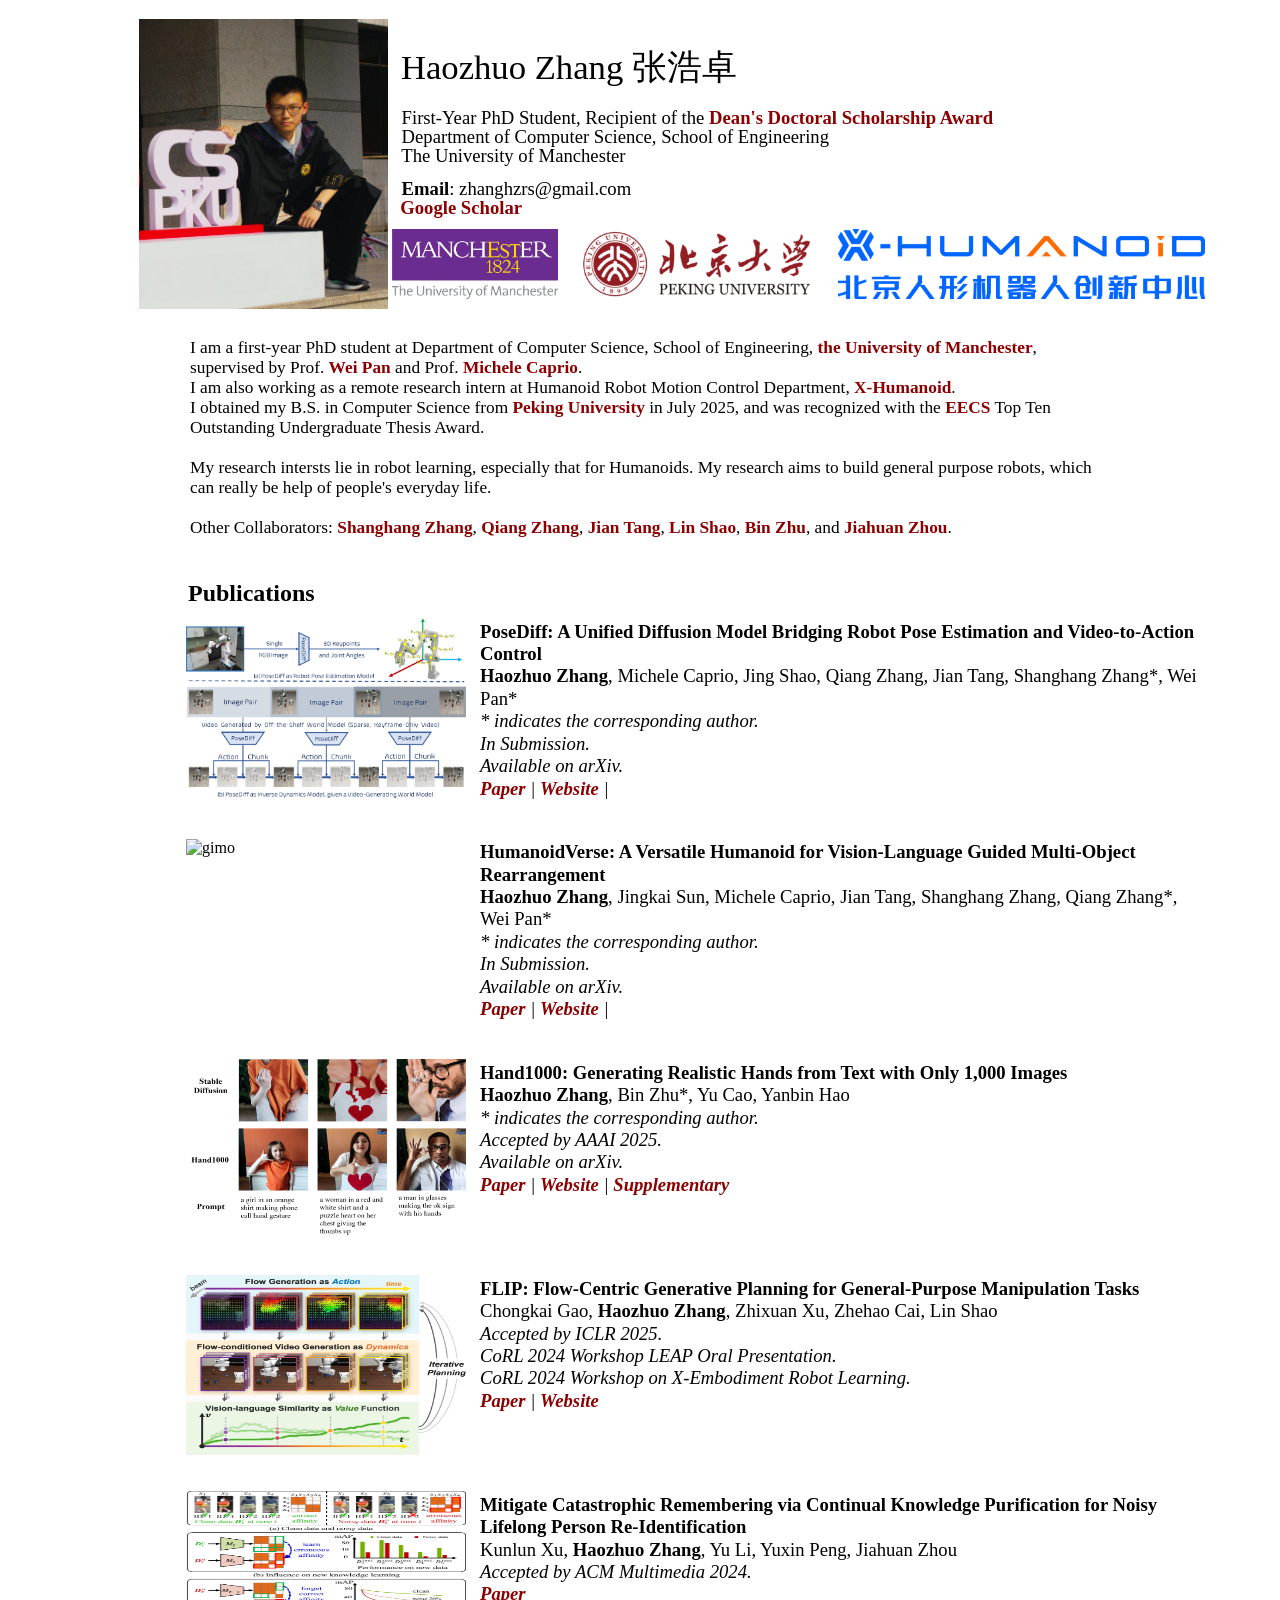
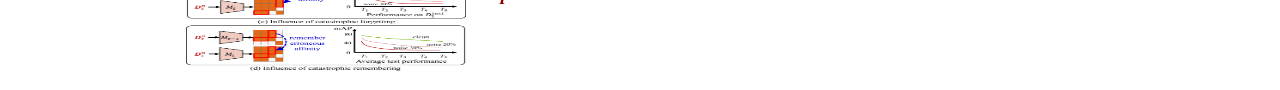
==== index.html @ 54745152 "posediff" ====
<!DOCTYPE html>
<html lang="en">
<head>
	<meta charset="utf-8">
    <meta name="description" content="Haozhuo Zhang, a first-year PhD student at the University of Manchester, focuses on research in robot learning.">
    <meta name="keywords" content="Haozhuo Zhang, robot learning, The University of Manchester, Peking University, X-Humanoid, AI, research">
    <meta name="author" content="Haozhuo Zhang">
    <meta content="en-us" http-equiv="Content-Language">
    <meta content="text/html; charset=utf-8" http-equiv="Content-Type">
	<link rel="icon" href="./imgs/ai.png" type="image/x-icon">
	<script async src="https://www.googletagmanager.com/gtag/js?id=UA-0.872831425-0.8"></script>
	<script>
	window.dataLayer = window.dataLayer || [];
	function gtag(){dataLayer.push(arguments);}
	gtag('js', new Date());

	gtag('config', 'UA-0.872831425-0.8');
	</script>

	<script async src="//busuanzi.ibruce.info/busuanzi/2.3/busuanzi.pure.mini.js"></script>

	<meta content="en-us" http-equiv="Content-Language">
	<meta content="text/html; charset=utf-8" http-equiv="Content-Type">
	<title>Haozhuo Zhang</title>
	<meta charset="utf-8">
	<style type="text/css">
		body {font-family: Calibri}
		a {text-decoration:none}
		a:any-link{color: darkred}
　　 	a:link{color:darkred;}
		a:visited{color:darkred;}
        a:hover{color:darkorange;}

	</style>
</head>

<!-- Google tag (gtag.js) -->
<script async src="https://www.googletagmanager.com/gtag/js?id=G-YSZZ3RE93M"></script>
<script>
  window.dataLayer = window.dataLayer || [];
  function gtag(){dataLayer.push(arguments);}
  gtag('js', new Date());

  gtag('config', 'G-YSZZ3RE93M');
</script>


<body style="width:80%;margin:auto" bgcolor="#FFFFFF">
	<table border="0" id="table1" style="margin-left: 8px">
		<tbody>
			<tr>
				<td width="323">
					<p align="center">
						<font face="Calibri">
							<a href="https://scholar.google.com/citations?user=9s4BCK8AAAAJ&hl=zh-CN" target="_blank">
								<img border="0" src="./imgs/personal-page.png" height="290" alt="Personal Page">
							</a>
						</font>
					</p>					
				</td>
				<td>
					<p>
						<font style="font-size: 26pt;">&nbsp;Haozhuo Zhang 张浩卓</font>
					</p>

					<p style="margin-top: 3mm;margin-bottom: -0.8mm">
						<font face="Calibri" style="font-size: 14pt;">&nbsp; First-Year PhD Student, Recipient of the <a href="https://www.manchester.ac.uk/study/postgraduate-research/funding/opportunities/display/?id=00000447"><b>Dean's Doctoral Scholarship Award</b></a></font>
					</p>
					<p style="margin-top: -0.8mm;margin-bottom: -0.8mm">
						<font face="Calibri" style="font-size: 14pt;">&nbsp; Department of Computer Science, School of Engineering</font>
					</p>
					<p style="margin-top: -0.8mm;margin-bottom: 3mm">
						<font face="Calibri" style="font-size: 14pt;">&nbsp; The University of Manchester</font>
					</p>

					<p style="margin-top: 3mm;margin-bottom: -0.8mm">
						<font face="Calibri" style="font-size: 14pt;">&nbsp; <b>Email</b>: zhanghzrs@gmail.com</font>
					</p>
					&nbsp;
					<a href="https://scholar.google.com/citations?user=9s4BCK8AAAAJ&hl=zh-CN" style="font-size: 14pt;"><b>Google Scholar</b></a>

					<div style="margin-top: 10px; display: flex; justify-content: center; gap: 20px;">
						<a href="https://www.manchester.ac.uk/" target="_blank">
							<img src="./imgs/UOM.png" alt="UOM Logo" height="70">
						</a>
						<a href="https://english.pku.edu.cn/" target="_blank">
							<img src="./imgs/pku.png" alt="PKU Logo" height="70">
						</a>
						<a href="https://www.x-humanoid.com/" target="_blank">
							<img src="./imgs/x-humanoid.png" alt="X-Humanoid Logo" height="70">
						</a>
					</div>
					
					
					<!-- 新增图片 -->
					<!--p style="margin-top: 10px; text-align: center;">
						<img src="./imgs/institutions.png" alt="Additional Image" height="70">
					</p-->

				</td>
			</tr>
		</tbody>
	</table>
</body>


<table style="margin-left: 55px;margin-right: 55px">
		<tbody>
			<td>
				<td style="border-style: none; border-width: medium;">
					<p style="margin-top: 3px; margin-bottom: 3px;"><font face="Calibri" style="font-size: 13pt;">
						I am a first-year PhD student at Department of Computer Science, School of Engineering, <a href="https://www.manchester.ac.uk/"><b>the University of Manchester</b></a>, supervised by Prof. <a href="https://panweihit.github.io/"><b>Wei Pan</b></a> and Prof. <a href="https://michelecaprio.wixsite.com/caprio"><b>Michele Caprio</b></a>.
						<br>
						I am also working as a remote research intern at Humanoid Robot Motion Control Department, <a href="https://www.x-humanoid.com/"><b>X-Humanoid</b></a>.
						<br>
						I obtained my B.S. in Computer Science from <a href="https://english.pku.edu.cn/"><b>Peking University</b></a> in July 2025, and was recognized with the <a href="https://eecs.pku.edu.cn/"><b>EECS</b></a> Top Ten Outstanding Undergraduate Thesis Award.
						<br>
						<br>
						My research intersts lie in robot learning, especially that for Humanoids. My research aims to build general purpose robots, which can really be help of people's everyday life.
						<br>
						<br>
						Other Collaborators: <a href="https://www.shanghangzhang.com/"><b>Shanghang Zhang</b></a>,  <a href="https://github.com/jonyzhang2023"><b>Qiang Zhang</b></a>, <a href="https://scholar.google.com/citations?user=IirM9zMAAAAJ&hl=zh-CN"><b>Jian Tang</b></a>, <a href="https://linsats.github.io/"><b>Lin Shao</b></a>, <a href="https://binzhubz.github.io/"><b>Bin Zhu</b></a>, and <a href="https://zhoujiahuan1991.github.io/"><b>Jiahuan Zhou</b></a>.
						<br>
						<br>
					</font></p>
				</td>
			</td>
		</tbody>
</table>


<table style="width:80%;margin-left: 55px;">
	<tbody>
	<tr>
		<p style="margin-left: 60px;margin-bottom: -10px"><b><font size="5">
		Publications</font></b></p>
	</tr>

	<tr align="left">
		<td width="20%" valign="top"><p><img src="./imgs/posediff.png" height="180" width="280" alt="gimo"  align="top"></p></td>
		<td width="80%" valign="top"><p style="font-size: 14pt;line-height: 1.2;width: 19cm; margin-left: 10px">
			<strong>PoseDiff: A Unified Diffusion Model Bridging Robot Pose Estimation and Video-to-Action Control</strong><br>
			<strong>Haozhuo Zhang</strong>, Michele Caprio, Jing Shao, Qiang Zhang, Jian Tang, Shanghang Zhang*, Wei Pan*<br>
			<em>* indicates the corresponding author. </em> <be> <br>
			<em>In Submission.<br> 
			<em>Available on arXiv.<br> 
			<a href="https://arxiv.org/abs/2509.24591v1"><b>Paper</b></a> |
			<a href="https://haozhuo-zhang.github.io/PoseDiff-project-page/"><b>Website</b></a> |
		</p></td>
	</tr>

	<tr align="left">
		<td width="20%" valign="top"><p><img src="./imgs/HumanoidVerse.png" height="180" width="280" alt="gimo"  align="top"></p></td>
		<td width="80%" valign="top"><p style="font-size: 14pt;line-height: 1.2;width: 19cm; margin-left: 10px">
			<strong>HumanoidVerse: A Versatile Humanoid for Vision-Language Guided Multi-Object Rearrangement</strong><br>
			<strong>Haozhuo Zhang</strong>, Jingkai Sun, Michele Caprio, Jian Tang, Shanghang Zhang, Qiang Zhang*, Wei Pan*<br>
			<em>* indicates the corresponding author. </em> <be> <br>
			<em>In Submission.<br> 
			<em>Available on arXiv.<br> 
			<a href="https://arxiv.org/abs/2508.16943"><b>Paper</b></a> |
			<a href="https://haozhuo-zhang.github.io/HumanoidVerse-project-page/"><b>Website</b></a> |
		</p></td>
	</tr>

	<tr align="left">
		<td width="20%" valign="top"><p><img src="./imgs/hand1000.png" height="180" width="280" alt="gimo"  align="top"></p></td>
		<td width="80%" valign="top"><p style="font-size: 14pt;line-height: 1.2;width: 19cm; margin-left: 10px">
			<strong>Hand1000: Generating Realistic Hands from Text with Only 1,000 Images</strong><br>
			<strong>Haozhuo Zhang</strong>, Bin Zhu*, Yu Cao, Yanbin Hao<br>
			<em>* indicates the corresponding author. </em> <be> <br>
			<em>Accepted by AAAI 2025.<br> 
			<em>Available on arXiv.<br> 
			<a href="https://arxiv.org/abs/2408.15461"><b>Paper</b></a> |
			<a href="https://haozhuo-zhang.github.io/Hand1000-project-page/"><b>Website</b></a> |
			<a href="./files/Hand1000_supp.pdf"><b>Supplementary</b></a> 
		</p></td>
	</tr>
	

	<tr align="left">
		<td width="20%" valign="top"><p><img src="./imgs/flip.png" height="180" width="280" alt="gimo"  align="top"></p></td>
		<td width="80%" valign="top"><p style="font-size: 14pt;line-height: 1.2;width: 19cm; margin-left: 10px">
			<strong >FLIP: Flow-Centric Generative Planning for General-Purpose Manipulation Tasks</strong><br>
						Chongkai Gao, <strong>Haozhuo Zhang</strong>, Zhixuan Xu, Zhehao Cai, Lin Shao<br>
						<em>Accepted by ICLR 2025.<br>
						<em>CoRL 2024 Workshop LEAP Oral Presentation.<br>
						<em>CoRL 2024 Workshop on X-Embodiment Robot Learning.<br>
					<a href="https://openreview.net/forum?id=B2N0nCVC91"><b>Paper</b></a> |
					<a href="https://flow-planning.github.io/"><b>Website</b></a>
			</p></td></tr>
		
	<tr align="left">
		<td width="20%" valign="top"><p><img src="./imgs/reid.png" height="180" width="280" alt="gimo"  align="top"></p></td>
		<td width="80%" valign="top"><p style="font-size: 14pt;line-height: 1.2;width: 19cm; margin-left: 10px">
			<strong >Mitigate Catastrophic Remembering via Continual Knowledge Purification for Noisy Lifelong Person Re-Identification</strong><br>
						Kunlun Xu, <strong>Haozhuo Zhang</strong>, Yu Li, Yuxin Peng, Jiahuan Zhou<br>
						<em>Accepted by ACM Multimedia 2024.<br>
					<a href="https://openreview.net/forum?id=ROsHwGMYeJ"><b>Paper</b></a>
			</p></td></tr>

	</tbody>
</table>


</body>
</html>
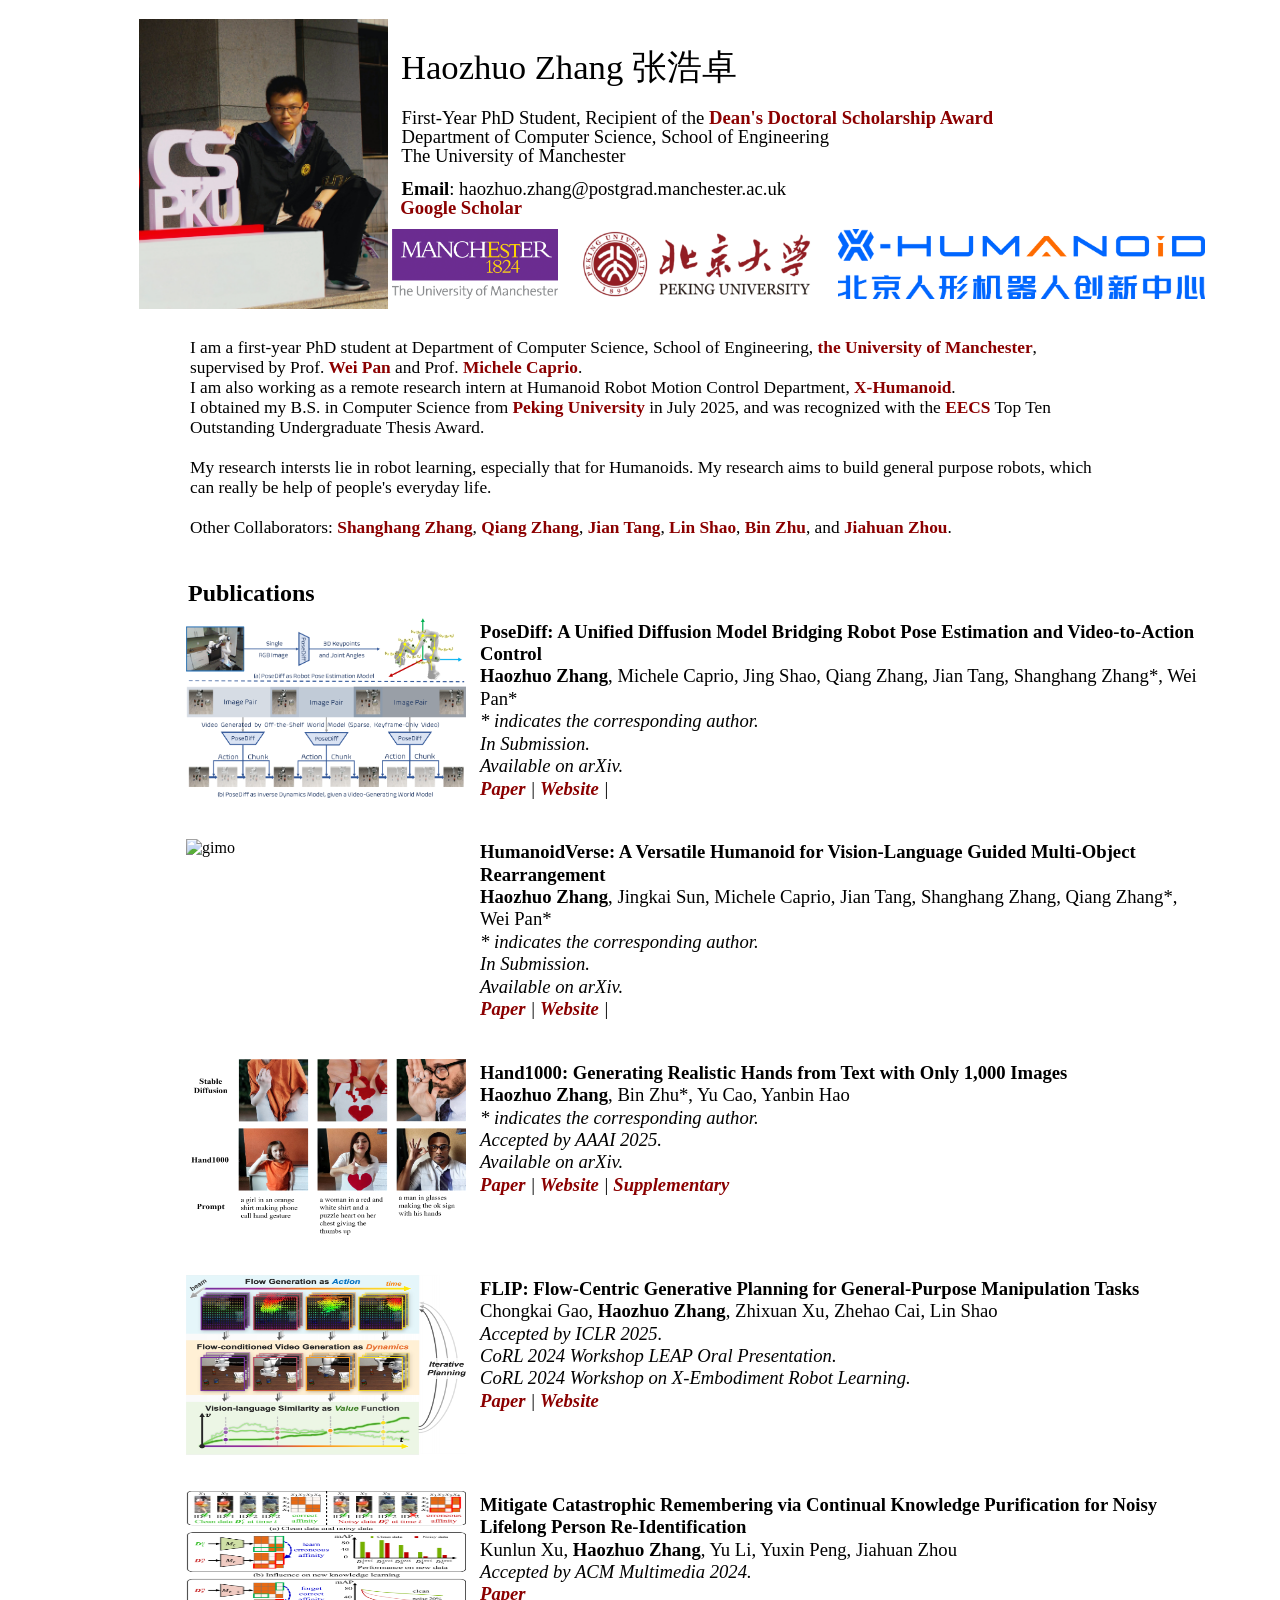
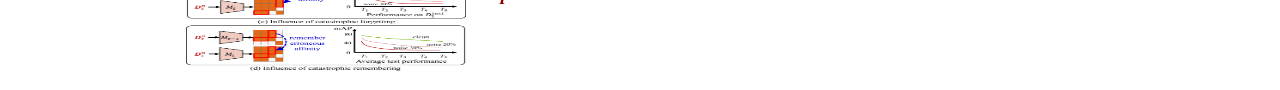
==== commit 0d905a9d: "email" ====
--- a/index.html
+++ b/index.html
@@ -74,7 +74,7 @@
 					</p>
 
 					<p style="margin-top: 3mm;margin-bottom: -0.8mm">
-						<font face="Calibri" style="font-size: 14pt;">&nbsp; <b>Email</b>: zhanghzrs@gmail.com</font>
+						<font face="Calibri" style="font-size: 14pt;">&nbsp; <b>Email</b>: haozhuo.zhang@postgrad.manchester.ac.uk</font>
 					</p>
 					&nbsp;
 					<a href="https://scholar.google.com/citations?user=9s4BCK8AAAAJ&hl=zh-CN" style="font-size: 14pt;"><b>Google Scholar</b></a>
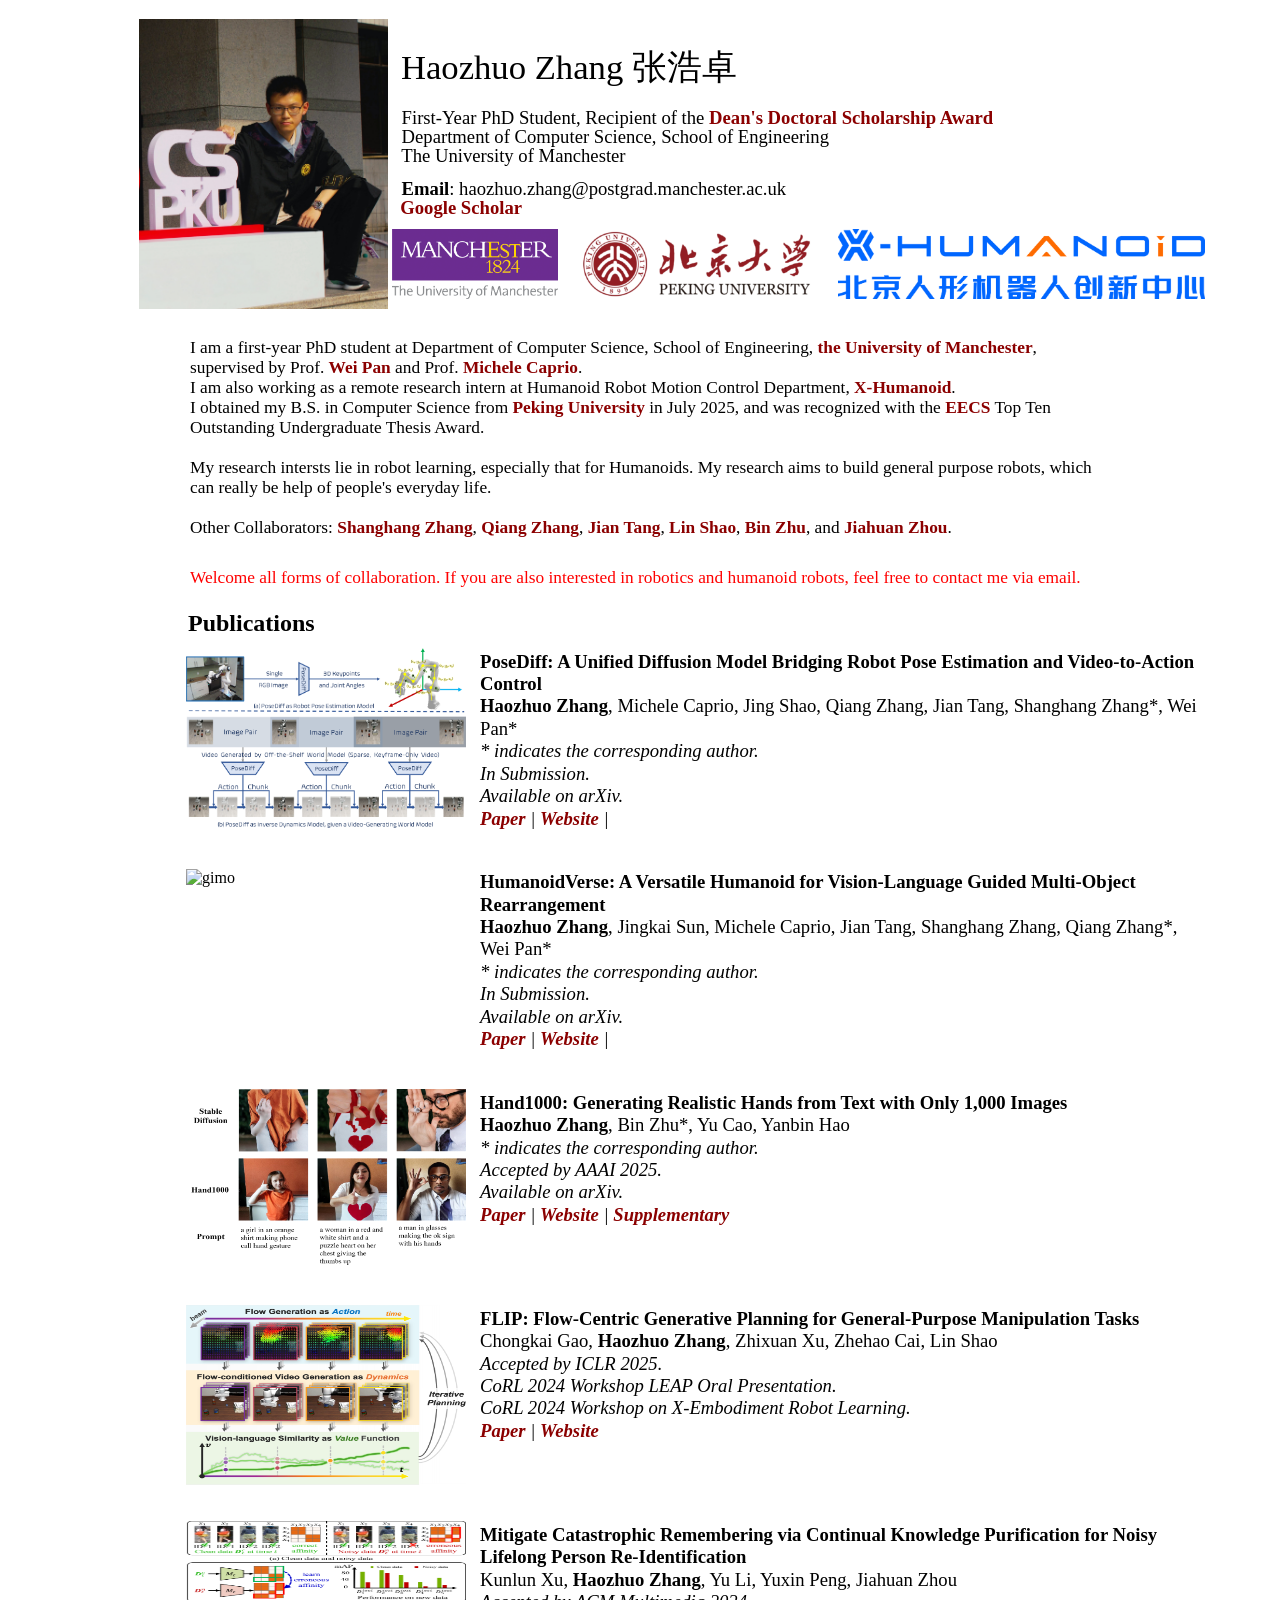
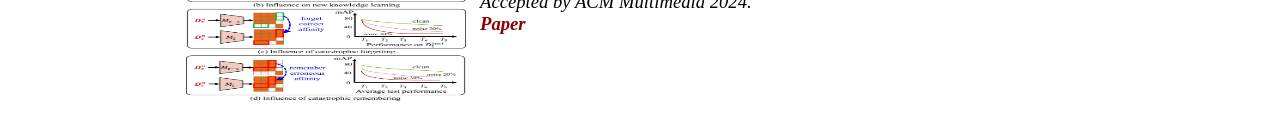
==== commit eb5a8646: "collaboration" ====
--- a/index.html
+++ b/index.html
@@ -123,6 +123,11 @@
 						<br>
 						<br>
 					</font></p>
+					<p style="margin-top: 10px; margin-bottom: 3px;">
+						<font face="Calibri" style="font-size: 13pt; color: red;">
+							Welcome all forms of collaboration. If you are also interested in robotics and humanoid robots, feel free to contact me via email.
+						</font>
+					</p>
 				</td>
 			</td>
 		</tbody>
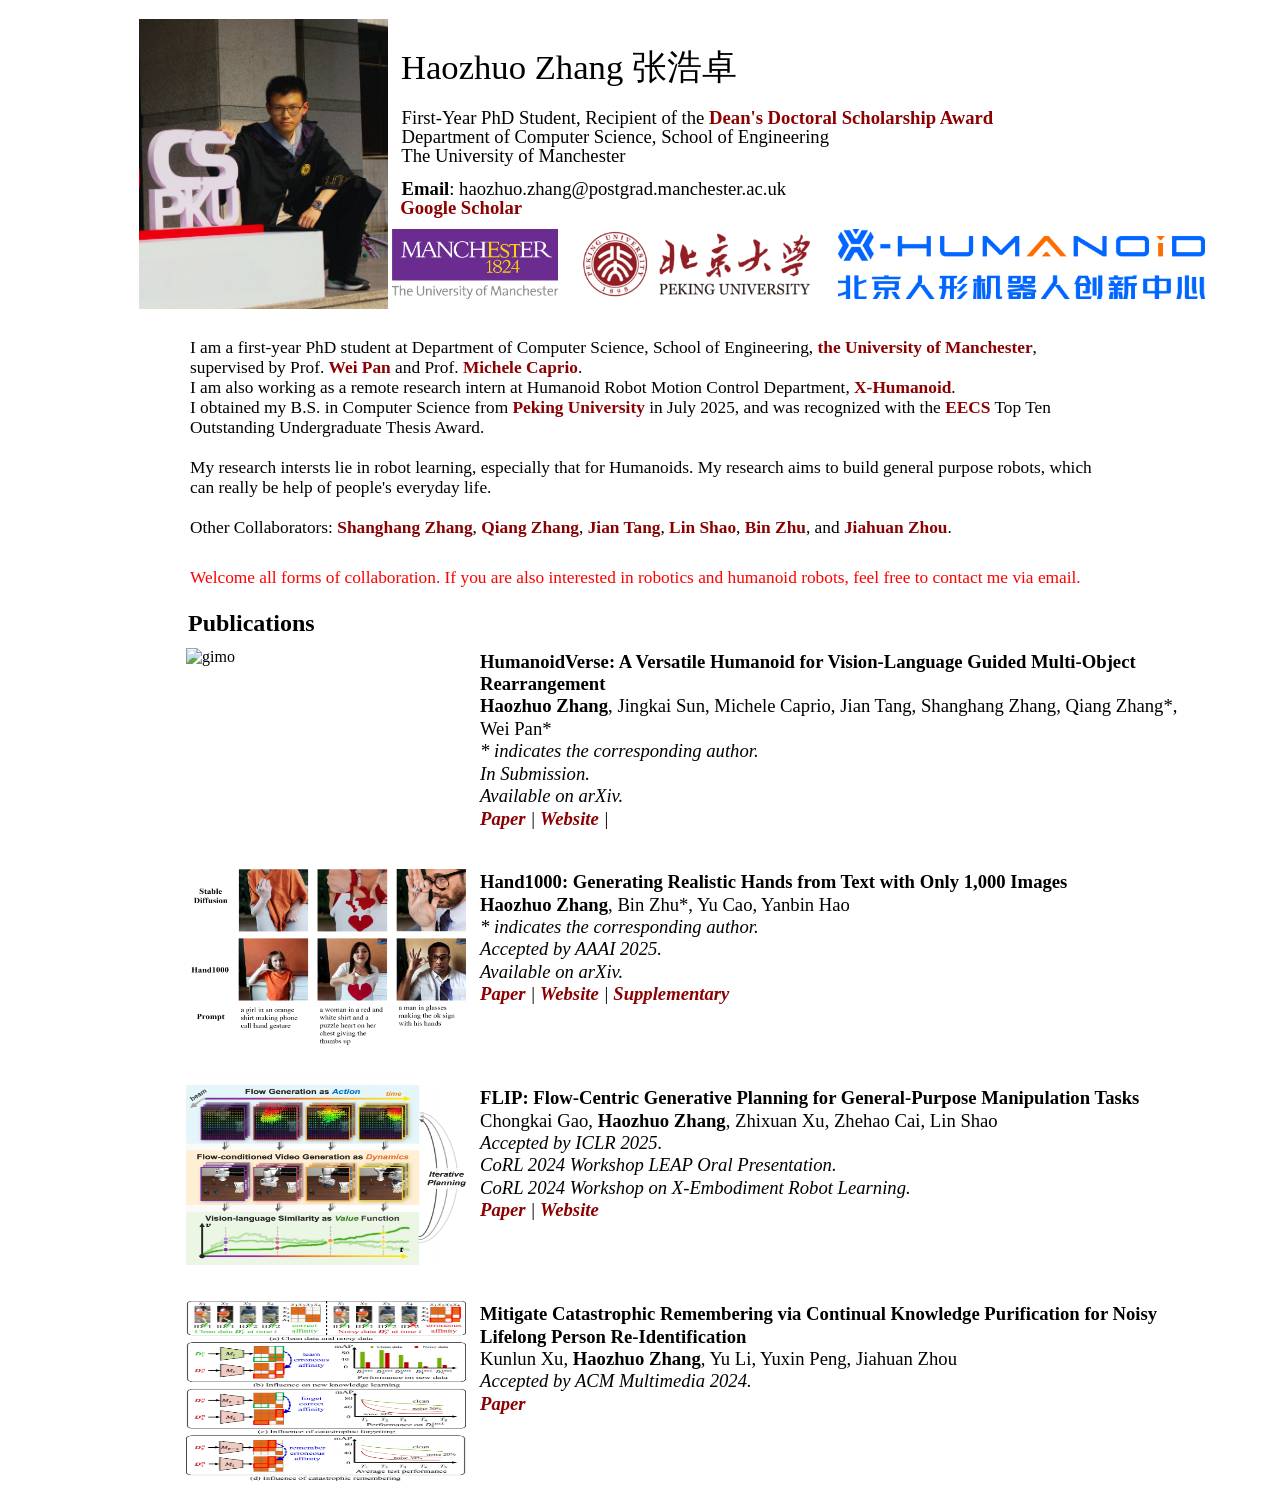
==== commit 86c0e3d9: "good" ====
--- a/index.html
+++ b/index.html
@@ -142,19 +142,6 @@
 	</tr>
 
 	<tr align="left">
-		<td width="20%" valign="top"><p><img src="./imgs/posediff.png" height="180" width="280" alt="gimo"  align="top"></p></td>
-		<td width="80%" valign="top"><p style="font-size: 14pt;line-height: 1.2;width: 19cm; margin-left: 10px">
-			<strong>PoseDiff: A Unified Diffusion Model Bridging Robot Pose Estimation and Video-to-Action Control</strong><br>
-			<strong>Haozhuo Zhang</strong>, Michele Caprio, Jing Shao, Qiang Zhang, Jian Tang, Shanghang Zhang*, Wei Pan*<br>
-			<em>* indicates the corresponding author. </em> <be> <br>
-			<em>In Submission.<br> 
-			<em>Available on arXiv.<br> 
-			<a href="https://arxiv.org/abs/2509.24591v1"><b>Paper</b></a> |
-			<a href="https://haozhuo-zhang.github.io/PoseDiff-project-page/"><b>Website</b></a> |
-		</p></td>
-	</tr>
-
-	<tr align="left">
 		<td width="20%" valign="top"><p><img src="./imgs/HumanoidVerse.png" height="180" width="280" alt="gimo"  align="top"></p></td>
 		<td width="80%" valign="top"><p style="font-size: 14pt;line-height: 1.2;width: 19cm; margin-left: 10px">
 			<strong>HumanoidVerse: A Versatile Humanoid for Vision-Language Guided Multi-Object Rearrangement</strong><br>
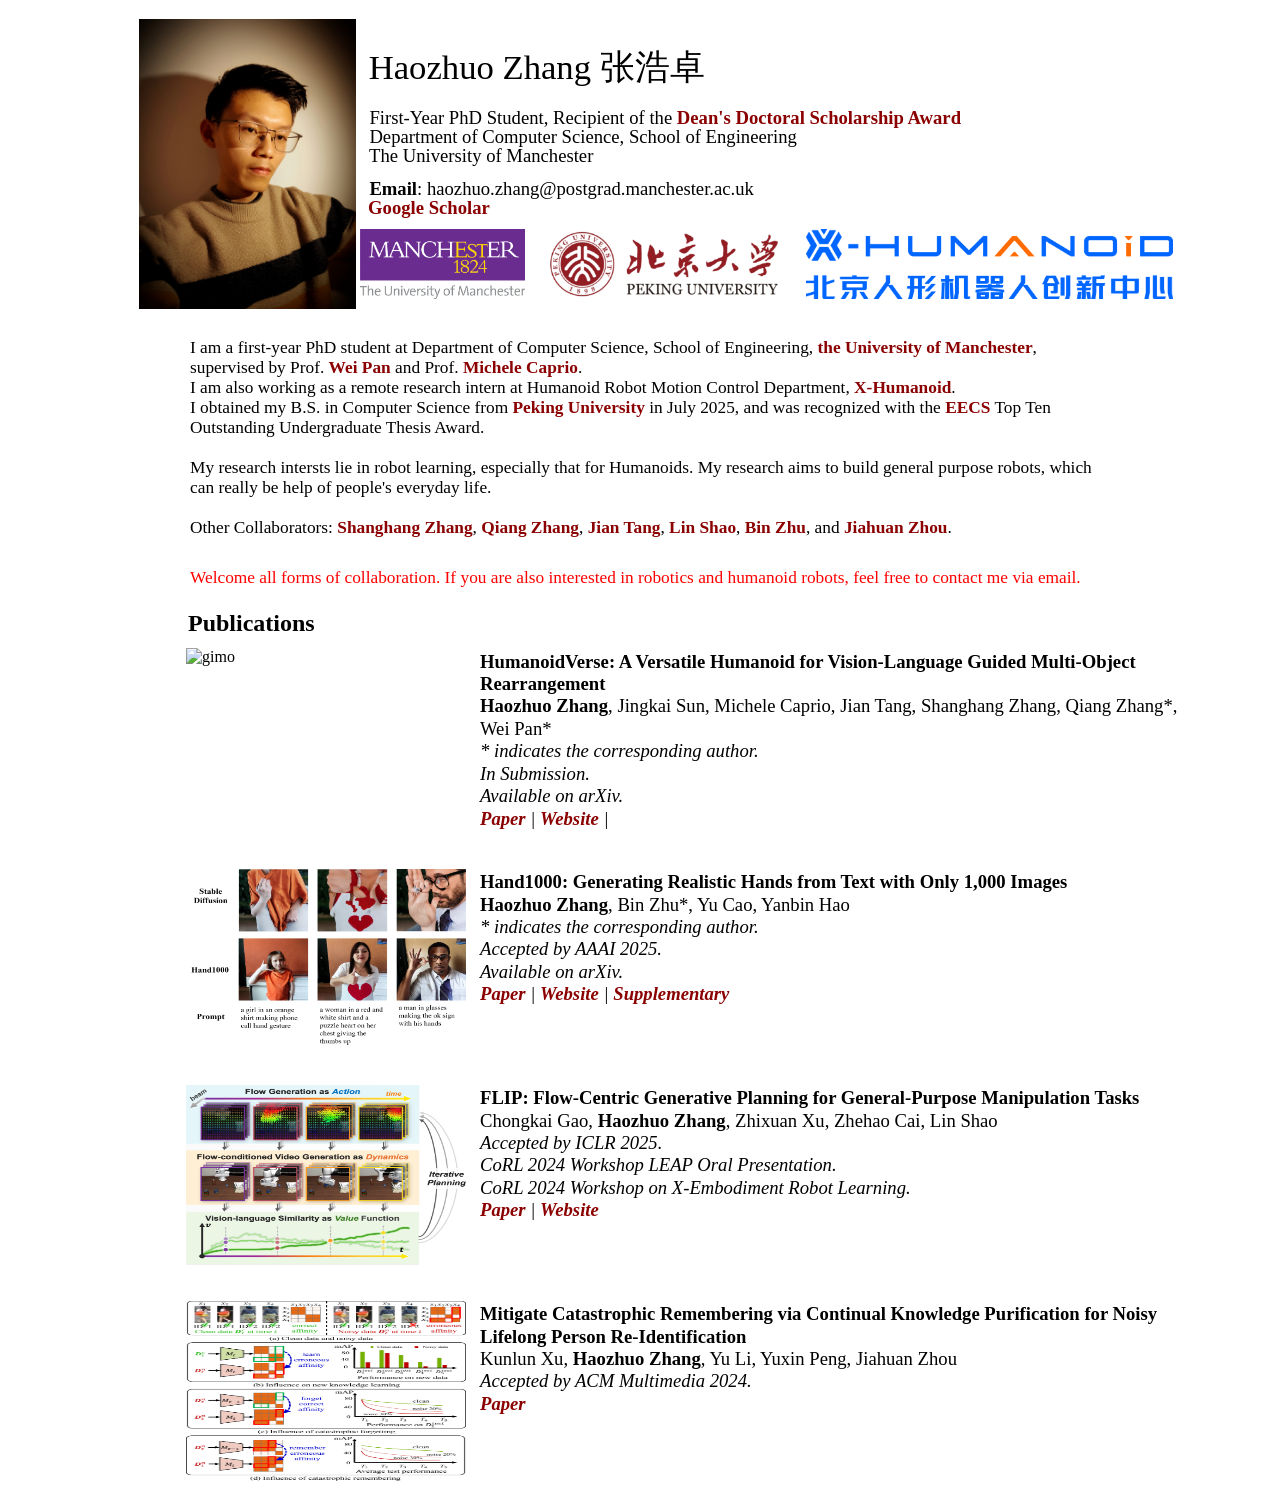
==== commit e78076e3: "portrait" ====
--- a/index.html
+++ b/index.html
@@ -53,7 +53,7 @@
 					<p align="center">
 						<font face="Calibri">
 							<a href="https://scholar.google.com/citations?user=9s4BCK8AAAAJ&hl=zh-CN" target="_blank">
-								<img border="0" src="./imgs/personal-page.png" height="290" alt="Personal Page">
+								<img border="0" src="./imgs/portrait.jpg" height="290" alt="Personal Page">
 							</a>
 						</font>
 					</p>					
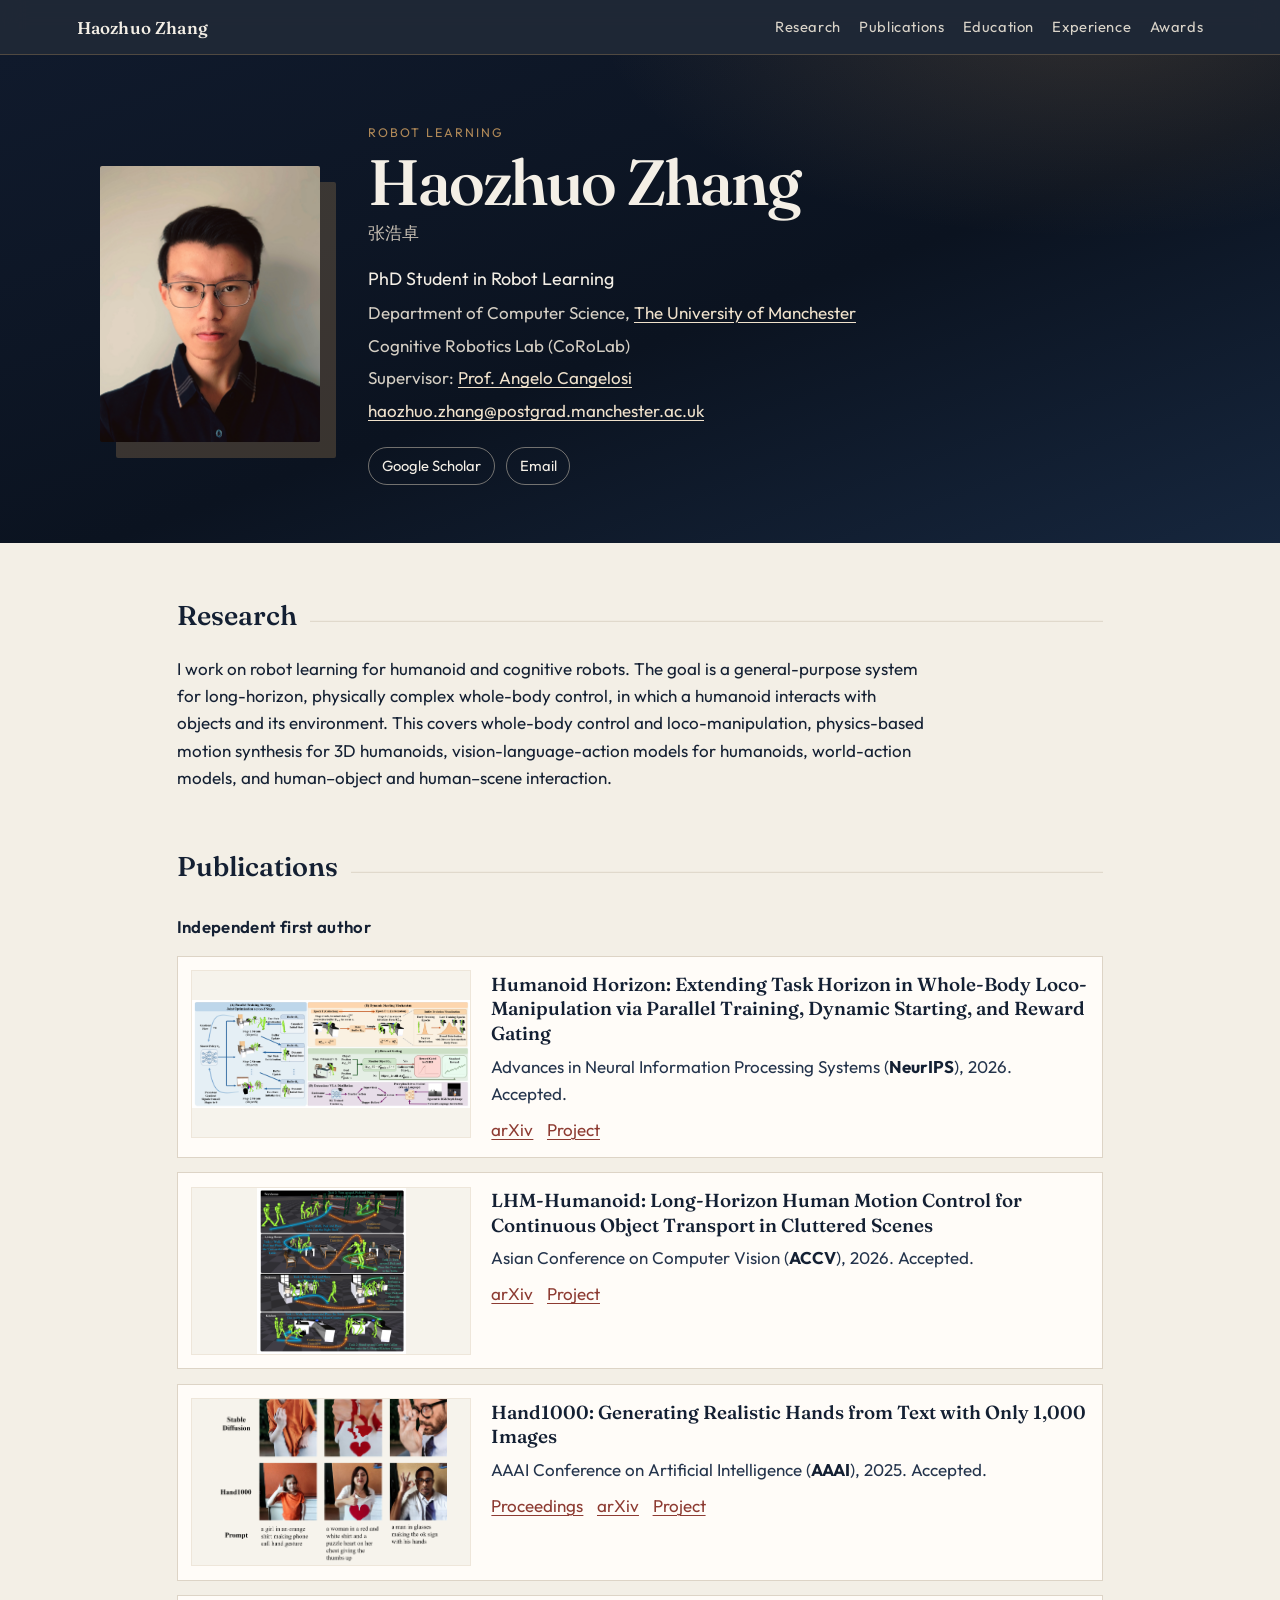
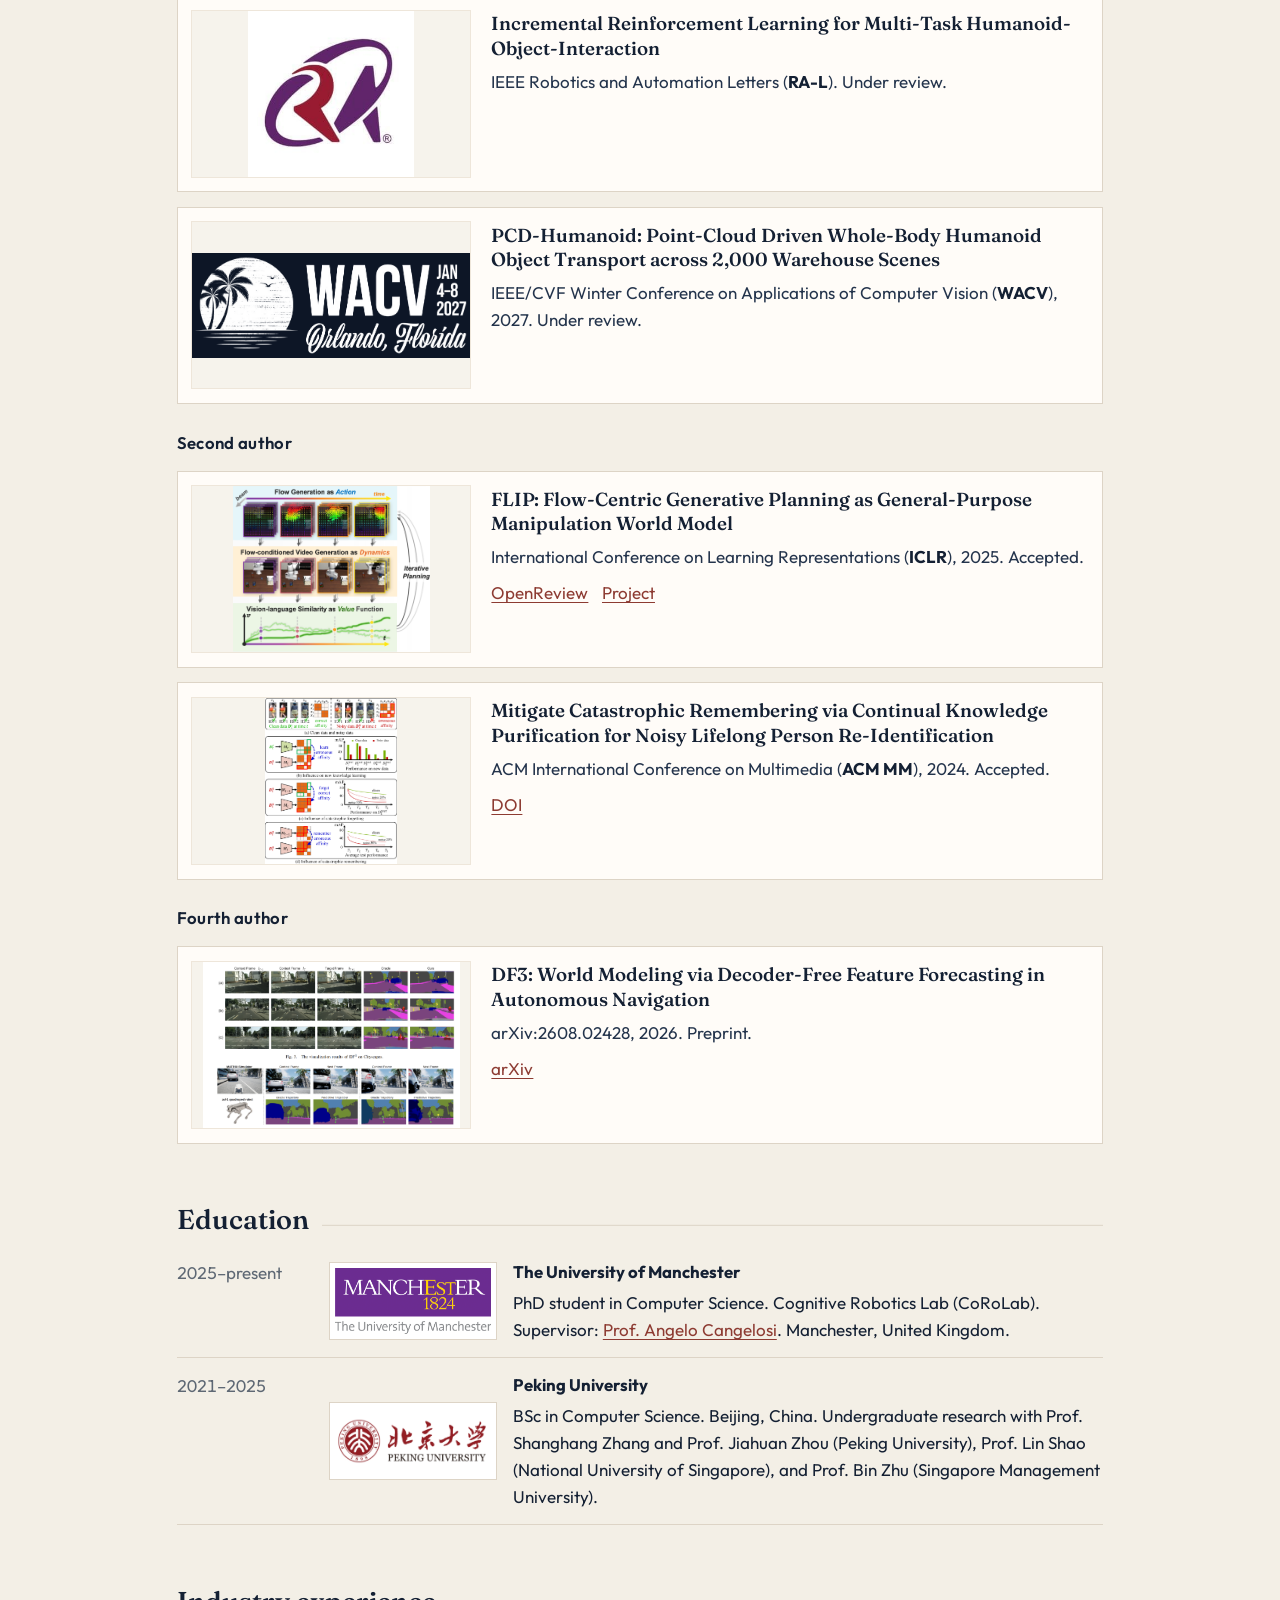
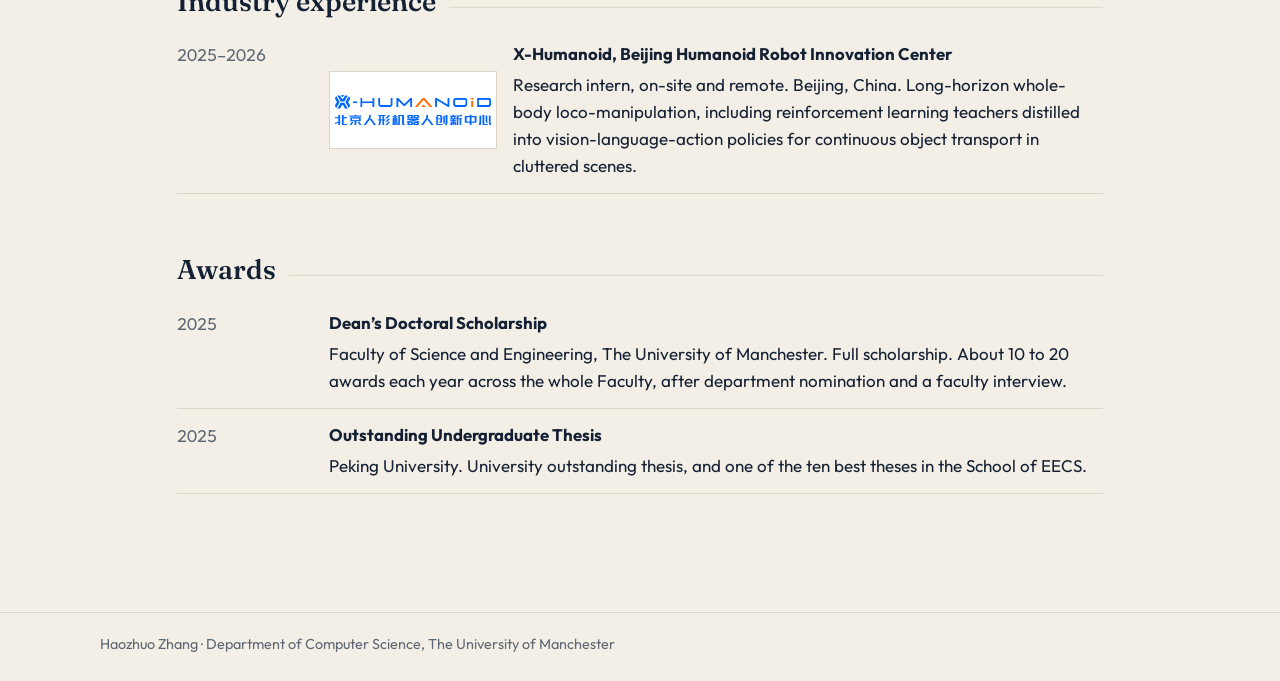
==== commit b2b0ca01: "Rebuild the public homepage from the current CV. Drop the CV link and the current X-Humanoid affilia" ====
--- a/index.html
+++ b/index.html
@@ -1,198 +1,207 @@
 <!DOCTYPE html>
 <html lang="en">
 <head>
-	<meta charset="utf-8">
-    <meta name="description" content="Haozhuo Zhang, a first-year PhD student at the University of Manchester, focuses on research in robot learning.">
-    <meta name="keywords" content="Haozhuo Zhang, robot learning, The University of Manchester, Peking University, X-Humanoid, AI, research">
-    <meta name="author" content="Haozhuo Zhang">
-    <meta content="en-us" http-equiv="Content-Language">
-    <meta content="text/html; charset=utf-8" http-equiv="Content-Type">
-	<link rel="icon" href="./imgs/ai.png" type="image/x-icon">
-	<script async src="https://www.googletagmanager.com/gtag/js?id=UA-0.872831425-0.8"></script>
-	<script>
-	window.dataLayer = window.dataLayer || [];
-	function gtag(){dataLayer.push(arguments);}
-	gtag('js', new Date());
-
-	gtag('config', 'UA-0.872831425-0.8');
-	</script>
-
-	<script async src="//busuanzi.ibruce.info/busuanzi/2.3/busuanzi.pure.mini.js"></script>
-
-	<meta content="en-us" http-equiv="Content-Language">
-	<meta content="text/html; charset=utf-8" http-equiv="Content-Type">
-	<title>Haozhuo Zhang</title>
-	<meta charset="utf-8">
-	<style type="text/css">
-		body {font-family: Calibri}
-		a {text-decoration:none}
-		a:any-link{color: darkred}
-　　 	a:link{color:darkred;}
-		a:visited{color:darkred;}
-        a:hover{color:darkorange;}
-
-	</style>
+  <meta charset="utf-8">
+  <meta name="viewport" content="width=device-width, initial-scale=1">
+  <title>Haozhuo Zhang</title>
+  <meta name="author" content="Haozhuo Zhang">
+  <meta name="description" content="Haozhuo Zhang, PhD student in robot learning at The University of Manchester. Whole-body humanoid control, loco-manipulation, and vision-language-action models.">
+  <link rel="icon" href="./imgs/ai.png">
+  <link rel="preconnect" href="https://fonts.googleapis.com">
+  <link rel="preconnect" href="https://fonts.gstatic.com" crossorigin>
+  <link href="https://fonts.googleapis.com/css2?family=Fraunces:opsz,wght@9..144,500;9..144,560&family=Outfit:wght@400;500;600&display=swap" rel="stylesheet">
+  <link rel="stylesheet" href="./assets/site.css?v=3">
+  <script async src="https://www.googletagmanager.com/gtag/js?id=G-YSZZ3RE93M"></script>
+  <script>
+    window.dataLayer = window.dataLayer || [];
+    function gtag(){dataLayer.push(arguments);}
+    gtag('js', new Date());
+    gtag('config', 'G-YSZZ3RE93M');
+  </script>
 </head>
-
-<!-- Google tag (gtag.js) -->
-<script async src="https://www.googletagmanager.com/gtag/js?id=G-YSZZ3RE93M"></script>
-<script>
-  window.dataLayer = window.dataLayer || [];
-  function gtag(){dataLayer.push(arguments);}
-  gtag('js', new Date());
-
-  gtag('config', 'G-YSZZ3RE93M');
-</script>
-
-
-<body style="width:80%;margin:auto" bgcolor="#FFFFFF">
-	<table border="0" id="table1" style="margin-left: 8px">
-		<tbody>
-			<tr>
-				<td width="323">
-					<p align="center">
-						<font face="Calibri">
-							<a href="https://scholar.google.com/citations?user=9s4BCK8AAAAJ&hl=zh-CN" target="_blank">
-								<img border="0" src="./imgs/portrait.jpg" height="290" alt="Personal Page">
-							</a>
-						</font>
-					</p>					
-				</td>
-				<td>
-					<p>
-						<font style="font-size: 26pt;">&nbsp;Haozhuo Zhang 张浩卓</font>
-					</p>
-
-					<p style="margin-top: 3mm;margin-bottom: -0.8mm">
-						<font face="Calibri" style="font-size: 14pt;">&nbsp; First-Year PhD Student, Recipient of the <a href="https://www.manchester.ac.uk/study/postgraduate-research/funding/opportunities/display/?id=00000447"><b>Dean's Doctoral Scholarship Award</b></a></font>
-					</p>
-					<p style="margin-top: -0.8mm;margin-bottom: -0.8mm">
-						<font face="Calibri" style="font-size: 14pt;">&nbsp; Department of Computer Science, School of Engineering</font>
-					</p>
-					<p style="margin-top: -0.8mm;margin-bottom: 3mm">
-						<font face="Calibri" style="font-size: 14pt;">&nbsp; The University of Manchester</font>
-					</p>
-
-					<p style="margin-top: 3mm;margin-bottom: -0.8mm">
-						<font face="Calibri" style="font-size: 14pt;">&nbsp; <b>Email</b>: haozhuo.zhang@postgrad.manchester.ac.uk</font>
-					</p>
-					&nbsp;
-					<a href="https://scholar.google.com/citations?user=9s4BCK8AAAAJ&hl=zh-CN" style="font-size: 14pt;"><b>Google Scholar</b></a>
-
-					<div style="margin-top: 10px; display: flex; justify-content: center; gap: 20px;">
-						<a href="https://www.manchester.ac.uk/" target="_blank">
-							<img src="./imgs/UOM.png" alt="UOM Logo" height="70">
-						</a>
-						<a href="https://english.pku.edu.cn/" target="_blank">
-							<img src="./imgs/pku.png" alt="PKU Logo" height="70">
-						</a>
-						<a href="https://www.x-humanoid.com/" target="_blank">
-							<img src="./imgs/x-humanoid.png" alt="X-Humanoid Logo" height="70">
-						</a>
-					</div>
-					
-					
-					<!-- 新增图片 -->
-					<!--p style="margin-top: 10px; text-align: center;">
-						<img src="./imgs/institutions.png" alt="Additional Image" height="70">
-					</p-->
-
-				</td>
-			</tr>
-		</tbody>
-	</table>
-</body>
-
-
-<table style="margin-left: 55px;margin-right: 55px">
-		<tbody>
-			<td>
-				<td style="border-style: none; border-width: medium;">
-					<p style="margin-top: 3px; margin-bottom: 3px;"><font face="Calibri" style="font-size: 13pt;">
-						I am a first-year PhD student at Department of Computer Science, School of Engineering, <a href="https://www.manchester.ac.uk/"><b>the University of Manchester</b></a>, supervised by Prof. <a href="https://panweihit.github.io/"><b>Wei Pan</b></a> and Prof. <a href="https://michelecaprio.wixsite.com/caprio"><b>Michele Caprio</b></a>.
-						<br>
-						I am also working as a remote research intern at Humanoid Robot Motion Control Department, <a href="https://www.x-humanoid.com/"><b>X-Humanoid</b></a>.
-						<br>
-						I obtained my B.S. in Computer Science from <a href="https://english.pku.edu.cn/"><b>Peking University</b></a> in July 2025, and was recognized with the <a href="https://eecs.pku.edu.cn/"><b>EECS</b></a> Top Ten Outstanding Undergraduate Thesis Award.
-						<br>
-						<br>
-						My research intersts lie in robot learning, especially that for Humanoids. My research aims to build general purpose robots, which can really be help of people's everyday life.
-						<br>
-						<br>
-						Other Collaborators: <a href="https://www.shanghangzhang.com/"><b>Shanghang Zhang</b></a>,  <a href="https://github.com/jonyzhang2023"><b>Qiang Zhang</b></a>, <a href="https://scholar.google.com/citations?user=IirM9zMAAAAJ&hl=zh-CN"><b>Jian Tang</b></a>, <a href="https://linsats.github.io/"><b>Lin Shao</b></a>, <a href="https://binzhubz.github.io/"><b>Bin Zhu</b></a>, and <a href="https://zhoujiahuan1991.github.io/"><b>Jiahuan Zhou</b></a>.
-						<br>
-						<br>
-					</font></p>
-					<p style="margin-top: 10px; margin-bottom: 3px;">
-						<font face="Calibri" style="font-size: 13pt; color: red;">
-							Welcome all forms of collaboration. If you are also interested in robotics and humanoid robots, feel free to contact me via email.
-						</font>
-					</p>
-				</td>
-			</td>
-		</tbody>
-</table>
-
-
-<table style="width:80%;margin-left: 55px;">
-	<tbody>
-	<tr>
-		<p style="margin-left: 60px;margin-bottom: -10px"><b><font size="5">
-		Publications</font></b></p>
-	</tr>
-
-	<tr align="left">
-		<td width="20%" valign="top"><p><img src="./imgs/HumanoidVerse.png" height="180" width="280" alt="gimo"  align="top"></p></td>
-		<td width="80%" valign="top"><p style="font-size: 14pt;line-height: 1.2;width: 19cm; margin-left: 10px">
-			<strong>HumanoidVerse: A Versatile Humanoid for Vision-Language Guided Multi-Object Rearrangement</strong><br>
-			<strong>Haozhuo Zhang</strong>, Jingkai Sun, Michele Caprio, Jian Tang, Shanghang Zhang, Qiang Zhang*, Wei Pan*<br>
-			<em>* indicates the corresponding author. </em> <be> <br>
-			<em>In Submission.<br> 
-			<em>Available on arXiv.<br> 
-			<a href="https://arxiv.org/abs/2508.16943"><b>Paper</b></a> |
-			<a href="https://haozhuo-zhang.github.io/HumanoidVerse-project-page/"><b>Website</b></a> |
-		</p></td>
-	</tr>
-
-	<tr align="left">
-		<td width="20%" valign="top"><p><img src="./imgs/hand1000.png" height="180" width="280" alt="gimo"  align="top"></p></td>
-		<td width="80%" valign="top"><p style="font-size: 14pt;line-height: 1.2;width: 19cm; margin-left: 10px">
-			<strong>Hand1000: Generating Realistic Hands from Text with Only 1,000 Images</strong><br>
-			<strong>Haozhuo Zhang</strong>, Bin Zhu*, Yu Cao, Yanbin Hao<br>
-			<em>* indicates the corresponding author. </em> <be> <br>
-			<em>Accepted by AAAI 2025.<br> 
-			<em>Available on arXiv.<br> 
-			<a href="https://arxiv.org/abs/2408.15461"><b>Paper</b></a> |
-			<a href="https://haozhuo-zhang.github.io/Hand1000-project-page/"><b>Website</b></a> |
-			<a href="./files/Hand1000_supp.pdf"><b>Supplementary</b></a> 
-		</p></td>
-	</tr>
-	
-
-	<tr align="left">
-		<td width="20%" valign="top"><p><img src="./imgs/flip.png" height="180" width="280" alt="gimo"  align="top"></p></td>
-		<td width="80%" valign="top"><p style="font-size: 14pt;line-height: 1.2;width: 19cm; margin-left: 10px">
-			<strong >FLIP: Flow-Centric Generative Planning for General-Purpose Manipulation Tasks</strong><br>
-						Chongkai Gao, <strong>Haozhuo Zhang</strong>, Zhixuan Xu, Zhehao Cai, Lin Shao<br>
-						<em>Accepted by ICLR 2025.<br>
-						<em>CoRL 2024 Workshop LEAP Oral Presentation.<br>
-						<em>CoRL 2024 Workshop on X-Embodiment Robot Learning.<br>
-					<a href="https://openreview.net/forum?id=B2N0nCVC91"><b>Paper</b></a> |
-					<a href="https://flow-planning.github.io/"><b>Website</b></a>
-			</p></td></tr>
-		
-	<tr align="left">
-		<td width="20%" valign="top"><p><img src="./imgs/reid.png" height="180" width="280" alt="gimo"  align="top"></p></td>
-		<td width="80%" valign="top"><p style="font-size: 14pt;line-height: 1.2;width: 19cm; margin-left: 10px">
-			<strong >Mitigate Catastrophic Remembering via Continual Knowledge Purification for Noisy Lifelong Person Re-Identification</strong><br>
-						Kunlun Xu, <strong>Haozhuo Zhang</strong>, Yu Li, Yuxin Peng, Jiahuan Zhou<br>
-						<em>Accepted by ACM Multimedia 2024.<br>
-					<a href="https://openreview.net/forum?id=ROsHwGMYeJ"><b>Paper</b></a>
-			</p></td></tr>
-
-	</tbody>
-</table>
-
-
+<body>
+  <nav class="nav">
+    <a class="nav-name" href="#top">Haozhuo Zhang</a>
+    <div class="nav-links">
+      <a href="#research">Research</a>
+      <a href="#publications">Publications</a>
+      <a href="#education">Education</a>
+      <a href="#experience">Experience</a>
+      <a href="#awards">Awards</a>
+    </div>
+  </nav>
+
+  <header class="hero" id="top">
+    <div class="hero-grid">
+      <img class="portrait" src="./imgs/profile.jpg" alt="Portrait of Haozhuo Zhang">
+      <div>
+        <p class="kicker">Robot learning</p>
+        <h1>Haozhuo Zhang</h1>
+        <p class="cn">张浩卓</p>
+        <p class="role">PhD Student in Robot Learning</p>
+        <p class="meta">Department of Computer Science, <a href="https://www.manchester.ac.uk/">The University of Manchester</a></p>
+        <p class="meta">Cognitive Robotics Lab (CoRoLab)</p>
+        <p class="meta">Supervisor: <a href="https://research.manchester.ac.uk/en/persons/angelo.cangelosi/">Prof. Angelo Cangelosi</a></p>
+        <p class="meta"><a href="mailto:haozhuo.zhang@postgrad.manchester.ac.uk">haozhuo.zhang@postgrad.manchester.ac.uk</a></p>
+        <div class="hero-links">
+          <a href="https://scholar.google.com/citations?user=9s4BCK8AAAAJ">Google Scholar</a>
+          <a href="mailto:haozhuo.zhang@postgrad.manchester.ac.uk">Email</a>
+        </div>
+      </div>
+    </div>
+  </header>
+
+  <main>
+    <section id="research">
+      <h2 class="section-label">Research</h2>
+      <p class="prose">I work on robot learning for humanoid and cognitive robots. The goal is a general-purpose system for long-horizon, physically complex whole-body control, in which a humanoid interacts with objects and its environment. This covers whole-body control and loco-manipulation, physics-based motion synthesis for 3D humanoids, vision-language-action models for humanoids, world-action models, and human–object and human–scene interaction.</p>
+    </section>
+
+    <section id="publications">
+      <h2 class="section-label">Publications</h2>
+
+      <h3 class="role-head">Independent first author</h3>
+
+      <article class="paper">
+        <img src="./imgs/humanoid-horizon.png" alt="Diagram of Humanoid Horizon: parallel training, dynamic starting, and reward gating.">
+        <div>
+          <h3>Humanoid Horizon: Extending Task Horizon in Whole-Body Loco-Manipulation via Parallel Training, Dynamic Starting, and Reward Gating</h3>
+          <p class="venue">Advances in Neural Information Processing Systems (<strong>NeurIPS</strong>), 2026. Accepted.</p>
+          <p class="links"><a href="https://arxiv.org/abs/2610.08320">arXiv</a><a href="https://haozhuo-zhang.github.io/Humanoid-Horizon-project-page/">Project</a></p>
+        </div>
+      </article>
+
+      <article class="paper">
+        <img src="./imgs/lhm-humanoid.png" alt="Figure from LHM-Humanoid on long-horizon object transport.">
+        <div>
+          <h3>LHM-Humanoid: Long-Horizon Human Motion Control for Continuous Object Transport in Cluttered Scenes</h3>
+          <p class="venue">Asian Conference on Computer Vision (<strong>ACCV</strong>), 2026. Accepted.</p>
+          <p class="links"><a href="https://arxiv.org/abs/2508.16943">arXiv</a><a href="https://haozhuo-zhang.github.io/LHM-Humanoid">Project</a></p>
+        </div>
+      </article>
+
+      <article class="paper">
+        <img src="./imgs/hand1000.png" alt="Examples of hands generated by Hand1000.">
+        <div>
+          <h3>Hand1000: Generating Realistic Hands from Text with Only 1,000 Images</h3>
+          <p class="venue">AAAI Conference on Artificial Intelligence (<strong>AAAI</strong>), 2025. Accepted.</p>
+          <p class="links"><a href="https://ojs.aaai.org/index.php/AAAI/article/view/33074">Proceedings</a><a href="https://arxiv.org/abs/2408.15461">arXiv</a><a href="https://haozhuo-zhang.github.io/Hand1000-project-page/">Project</a></p>
+        </div>
+      </article>
+
+      <article class="paper">
+        <a href="https://www.ieee-ras.org/publications/ra-l/"><img src="./imgs/ra-l.jpg" alt="IEEE Robotics and Automation Society emblem."></a>
+        <div>
+          <h3>Incremental Reinforcement Learning for Multi-Task Humanoid-Object-Interaction</h3>
+          <p class="venue">IEEE Robotics and Automation Letters (<strong>RA-L</strong>). Under review.</p>
+        </div>
+      </article>
+
+      <article class="paper">
+        <a href="https://wacv.thecvf.com/"><img src="./imgs/wacv.png" alt="WACV 2027 logo."></a>
+        <div>
+          <h3>PCD-Humanoid: Point-Cloud Driven Whole-Body Humanoid Object Transport across 2,000 Warehouse Scenes</h3>
+          <p class="venue">IEEE/CVF Winter Conference on Applications of Computer Vision (<strong>WACV</strong>), 2027. Under review.</p>
+        </div>
+      </article>
+
+      <h3 class="role-head">Second author</h3>
+
+      <article class="paper">
+        <img src="./imgs/flip.png" alt="Figure from FLIP, a flow-centric manipulation world model.">
+        <div>
+          <h3>FLIP: Flow-Centric Generative Planning as General-Purpose Manipulation World Model</h3>
+          <p class="venue">International Conference on Learning Representations (<strong>ICLR</strong>), 2025. Accepted.</p>
+          <p class="links"><a href="https://openreview.net/forum?id=B2N0nCVC91">OpenReview</a><a href="https://nus-lins-lab.github.io/flipweb/">Project</a></p>
+        </div>
+      </article>
+
+      <article class="paper">
+        <img src="./imgs/reid.png" alt="Figure from the continual person re-identification paper.">
+        <div>
+          <h3>Mitigate Catastrophic Remembering via Continual Knowledge Purification for Noisy Lifelong Person Re-Identification</h3>
+          <p class="venue">ACM International Conference on Multimedia (<strong>ACM MM</strong>), 2024. Accepted.</p>
+          <p class="links"><a href="https://doi.org/10.1145/3664647.3681235">DOI</a></p>
+        </div>
+      </article>
+
+      <h3 class="role-head">Fourth author</h3>
+
+      <article class="paper">
+        <img src="./imgs/df3.png" alt="Figure from DF3 on decoder-free feature forecasting.">
+        <div>
+          <h3>DF3: World Modeling via Decoder-Free Feature Forecasting in Autonomous Navigation</h3>
+          <p class="venue">arXiv:2608.02428, 2026. Preprint.</p>
+          <p class="links"><a href="https://arxiv.org/abs/2608.02428">arXiv</a></p>
+        </div>
+      </article>
+    </section>
+
+    <section id="education">
+      <h2 class="section-label">Education</h2>
+      <div class="rows">
+        <div class="row">
+          <div class="when">2025–present</div>
+          <div class="org">
+            <img src="./imgs/UOM.png" alt="The University of Manchester">
+            <div>
+              <h3>The University of Manchester</h3>
+              <p>PhD student in Computer Science. Cognitive Robotics Lab (CoRoLab). Supervisor: <a href="https://research.manchester.ac.uk/en/persons/angelo.cangelosi/">Prof. Angelo Cangelosi</a>. Manchester, United Kingdom.</p>
+            </div>
+          </div>
+        </div>
+        <div class="row">
+          <div class="when">2021–2025</div>
+          <div class="org">
+            <img src="./imgs/pku.png" alt="Peking University">
+            <div>
+              <h3>Peking University</h3>
+              <p>BSc in Computer Science. Beijing, China. Undergraduate research with Prof. Shanghang Zhang and Prof. Jiahuan Zhou (Peking University), Prof. Lin Shao (National University of Singapore), and Prof. Bin Zhu (Singapore Management University).</p>
+            </div>
+          </div>
+        </div>
+      </div>
+    </section>
+
+    <section id="experience">
+      <h2 class="section-label">Industry experience</h2>
+      <div class="rows">
+        <div class="row">
+          <div class="when">2025–2026</div>
+          <div class="org">
+            <img src="./imgs/x-humanoid.png" alt="X-Humanoid">
+            <div>
+            <h3>X-Humanoid, Beijing Humanoid Robot Innovation Center</h3>
+            <p>Research intern, on-site and remote. Beijing, China. Long-horizon whole-body loco-manipulation, including reinforcement learning teachers distilled into vision-language-action policies for continuous object transport in cluttered scenes.</p>
+            </div>
+          </div>
+        </div>
+      </div>
+    </section>
+
+    <section id="awards">
+      <h2 class="section-label">Awards</h2>
+      <div class="rows">
+        <div class="row">
+          <div class="when">2025</div>
+          <div>
+            <h3>Dean’s Doctoral Scholarship</h3>
+            <p>Faculty of Science and Engineering, The University of Manchester. Full scholarship. About 10 to 20 awards each year across the whole Faculty, after department nomination and a faculty interview.</p>
+          </div>
+        </div>
+        <div class="row">
+          <div class="when">2025</div>
+          <div>
+            <h3>Outstanding Undergraduate Thesis</h3>
+            <p>Peking University. University outstanding thesis, and one of the ten best theses in the School of EECS.</p>
+          </div>
+        </div>
+      </div>
+    </section>
+  </main>
+
+  <footer>
+    <p>Haozhuo Zhang · Department of Computer Science, The University of Manchester</p>
+  </footer>
 </body>
 </html>
--- a/assets/site.css
+++ b/assets/site.css
@@ -0,0 +1,222 @@
+:root {
+  --ink: #142033;
+  --ink-soft: #24344c;
+  --bg: #f3efe6;
+  --paper: #fffcf8;
+  --line: #ddd4c6;
+  --muted: #5e6874;
+  --accent: #8d3b32;
+  --gold: #b08958;
+  --hero: #0d1626;
+  --hero-text: #f4efe6;
+  --max: 1080px;
+  --serif: "Fraunces", "Iowan Old Style", Palatino, serif;
+  --sans: "Outfit", "Avenir Next", "Segoe UI", sans-serif;
+}
+
+* { box-sizing: border-box; }
+html { scroll-behavior: smooth; }
+body {
+  margin: 0;
+  background: var(--bg);
+  color: var(--ink);
+  font-family: var(--sans);
+  font-size: 17px;
+  line-height: 1.6;
+}
+img { max-width: 100%; display: block; }
+a { color: var(--accent); text-decoration-thickness: 1px; text-underline-offset: 0.18em; }
+a:hover { color: #5e241e; }
+
+.nav {
+  position: sticky;
+  top: 0;
+  z-index: 20;
+  display: flex;
+  justify-content: space-between;
+  align-items: center;
+  gap: 1rem;
+  padding: 0.85rem 6vw;
+  background: rgba(13, 22, 38, 0.92);
+  backdrop-filter: blur(12px);
+  color: var(--hero-text);
+  border-bottom: 1px solid rgba(176, 137, 88, 0.35);
+}
+.nav-name {
+  color: var(--hero-text);
+  text-decoration: none;
+  font-family: var(--serif);
+  font-weight: 560;
+  letter-spacing: 0.01em;
+  flex: 0 0 auto;
+  white-space: nowrap;
+}
+.nav-links { display: flex; gap: 1.15rem; flex-wrap: wrap; }
+.nav-links a {
+  color: #d9d3c8;
+  text-decoration: none;
+  font-size: 0.92rem;
+  letter-spacing: 0.04em;
+}
+.nav-links a:hover { color: #fff; }
+
+.hero {
+  background:
+    radial-gradient(900px 420px at 85% -10%, rgba(176, 137, 88, 0.22), transparent 55%),
+    linear-gradient(160deg, #101a2c 0%, #0b1320 55%, #16263d 100%);
+  color: var(--hero-text);
+  padding: 4.2rem 6vw 3.6rem;
+}
+.hero-grid {
+  max-width: var(--max);
+  margin: 0 auto;
+  display: grid;
+  grid-template-columns: 220px 1fr;
+  gap: 3rem;
+  align-items: center;
+}
+.portrait {
+  width: 220px;
+  height: 276px;
+  object-fit: cover;
+  object-position: center 18%;
+  border-radius: 2px;
+  box-shadow: 16px 16px 0 rgba(176, 137, 88, 0.28);
+}
+.kicker {
+  margin: 0 0 0.6rem;
+  color: var(--gold);
+  letter-spacing: 0.16em;
+  text-transform: uppercase;
+  font-size: 0.78rem;
+}
+h1 {
+  margin: 0;
+  font-family: var(--serif);
+  font-weight: 560;
+  font-size: clamp(2.6rem, 5vw, 4.4rem);
+  line-height: 0.95;
+  letter-spacing: -0.03em;
+}
+.cn { margin: 0.45rem 0 0; color: #c8c0b4; font-size: 1.05rem; }
+.role { margin: 1.1rem 0 0; font-size: 1.12rem; }
+.meta { margin: 0.35rem 0 0; color: #d5cfc4; overflow-wrap: anywhere; }
+.meta a { color: #f0e2cc; }
+.hero-links { display: flex; gap: 0.7rem; margin-top: 1.4rem; flex-wrap: wrap; }
+.hero-links a {
+  color: var(--hero-text);
+  text-decoration: none;
+  border: 1px solid rgba(240, 226, 204, 0.45);
+  padding: 0.4rem 0.8rem;
+  border-radius: 999px;
+  font-size: 0.92rem;
+}
+.hero-links a:hover { background: rgba(255, 255, 255, 0.08); color: #fff; }
+
+main { max-width: var(--max); margin: 0 auto; padding: 3.2rem 6vw 4rem; }
+section { margin-bottom: 3.4rem; }
+.section-label {
+  display: flex;
+  align-items: baseline;
+  gap: 0.8rem;
+  margin: 0 0 1.1rem;
+  font-family: var(--serif);
+  font-size: 1.7rem;
+  font-weight: 560;
+}
+.section-label::after {
+  content: "";
+  flex: 1;
+  height: 1px;
+  background: var(--line);
+  transform: translateY(-0.2rem);
+}
+.prose { max-width: 68ch; margin: 0; }
+
+.role-head {
+  margin: 1.6rem 0 0.9rem;
+  font-size: 1.05rem;
+  font-weight: 600;
+  letter-spacing: 0.02em;
+}
+
+.paper {
+  display: grid;
+  grid-template-columns: minmax(0, 280px) minmax(0, 1fr);
+  gap: 1.25rem;
+  background: var(--paper);
+  border: 1px solid var(--line);
+  padding: 0.85rem;
+  margin: 0 0 0.9rem;
+  min-width: 0;
+}
+.paper > a { display: block; min-width: 0; }
+.paper img {
+  width: 100%;
+  height: 168px;
+  object-fit: contain;
+  background: #f6f3ec;
+  border: 1px solid #eee6da;
+}
+.paper h3 {
+  margin: 0.15rem 0 0.4rem;
+  font-family: var(--serif);
+  font-size: 1.18rem;
+  font-weight: 560;
+  line-height: 1.3;
+}
+.venue { margin: 0; color: var(--ink-soft); }
+.venue strong { color: var(--ink); }
+.links { margin: 0.55rem 0 0; display: flex; gap: 0.85rem; }
+
+.rows { display: grid; gap: 0.85rem; }
+.row {
+  display: grid;
+  grid-template-columns: 8.5rem 1fr;
+  gap: 1rem;
+  padding-bottom: 0.85rem;
+  border-bottom: 1px solid var(--line);
+}
+.when { color: var(--muted); font-variant-numeric: tabular-nums; }
+.row h3 { margin: 0 0 0.2rem; font-size: 1.05rem; }
+.row p { margin: 0; }
+.org {
+  display: grid;
+  grid-template-columns: 168px minmax(0, 1fr);
+  gap: 1rem;
+  align-items: center;
+  min-width: 0;
+}
+.org img {
+  width: 168px;
+  height: 78px;
+  object-fit: contain;
+  background: #fff;
+  border: 1px solid var(--line);
+  padding: 0.3rem;
+}
+
+footer {
+  border-top: 1px solid var(--line);
+  padding: 1.2rem 6vw 1.6rem;
+  color: var(--muted);
+  font-size: 0.9rem;
+}
+footer p { max-width: var(--max); margin: 0 auto; }
+
+@media (max-width: 800px) {
+  .hero { padding: 2.4rem 1.15rem 2.2rem; }
+  .hero-grid, .row { grid-template-columns: minmax(0, 1fr); }
+  .paper { grid-template-columns: minmax(0, 1fr); }
+  .portrait { width: min(220px, 70vw); height: auto; aspect-ratio: 4 / 5; }
+  .nav {
+    flex-direction: column;
+    align-items: flex-start;
+    gap: 0.45rem;
+    padding: 0.75rem 1.15rem;
+  }
+  main, footer { padding-inline: 1.15rem; }
+  .when { margin-bottom: -0.15rem; }
+  .org { grid-template-columns: minmax(0, 1fr); }
+  .org img { width: min(220px, 100%); }
+}
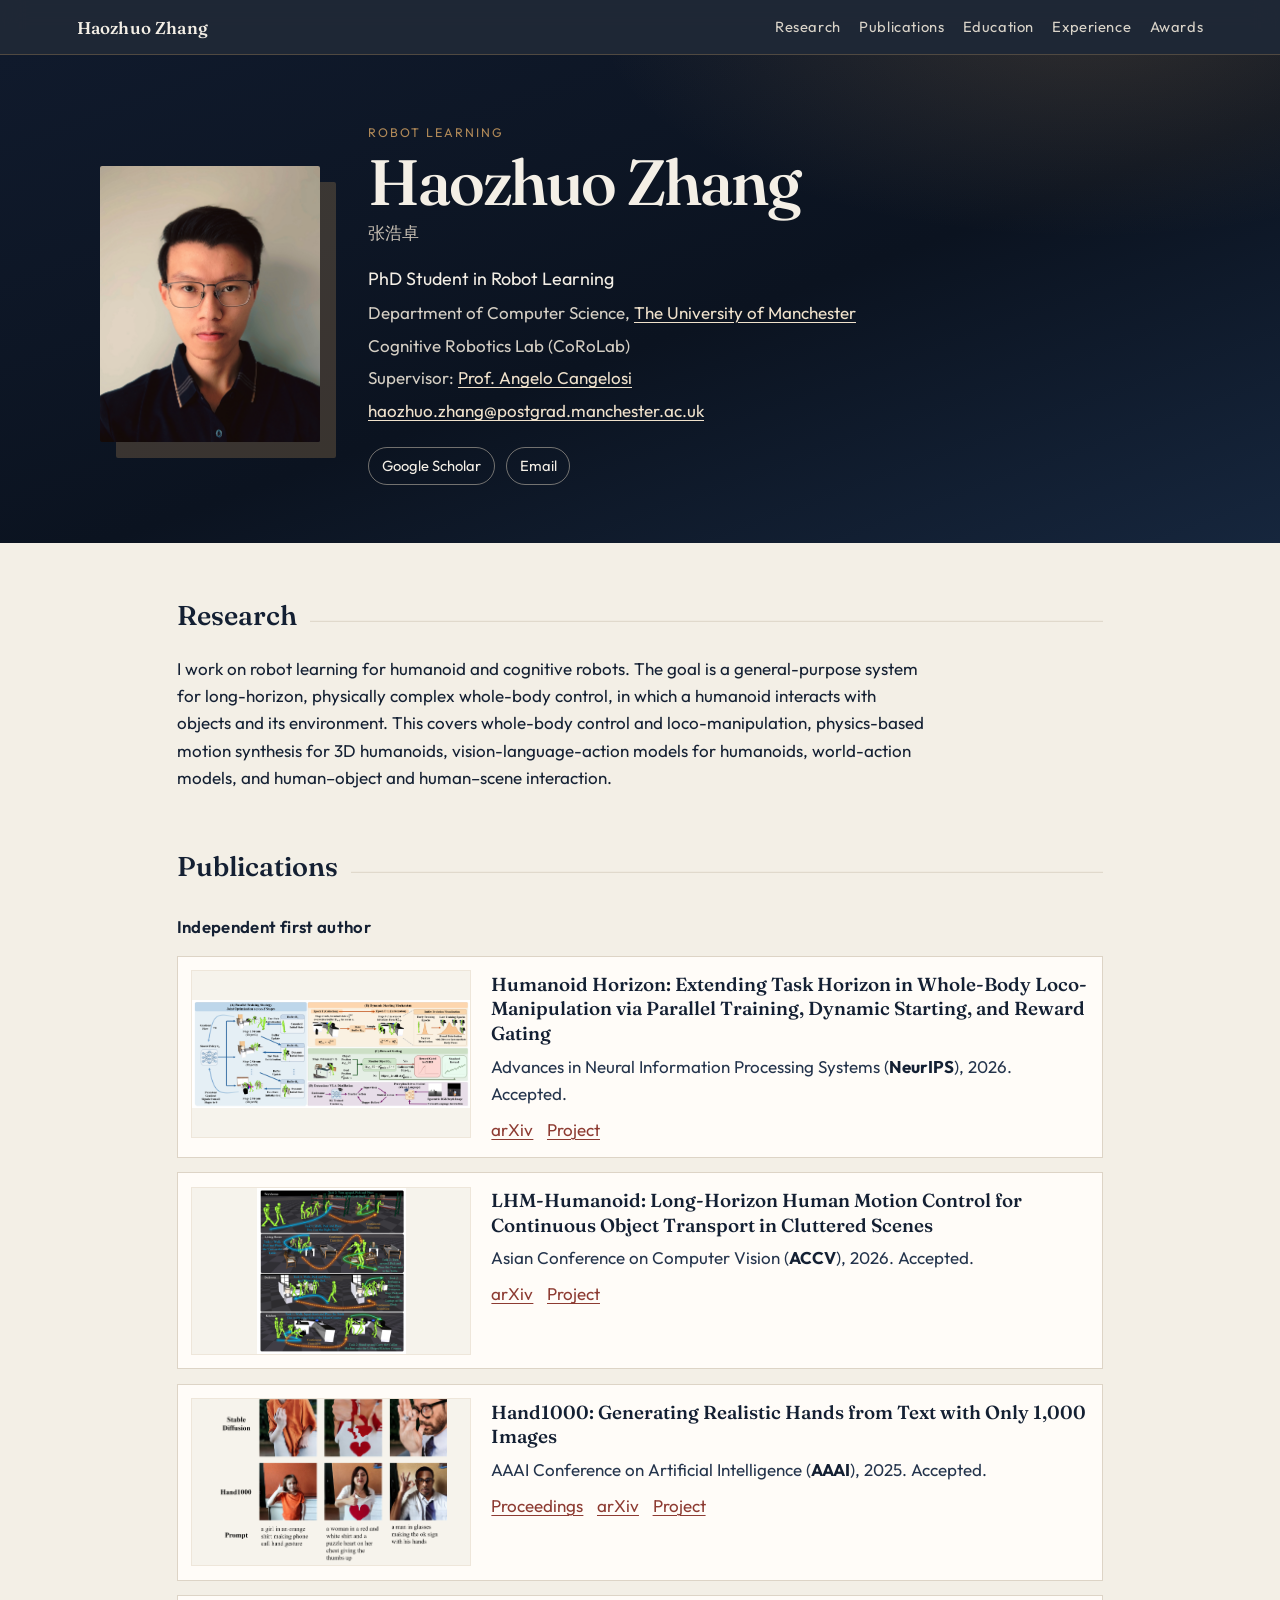
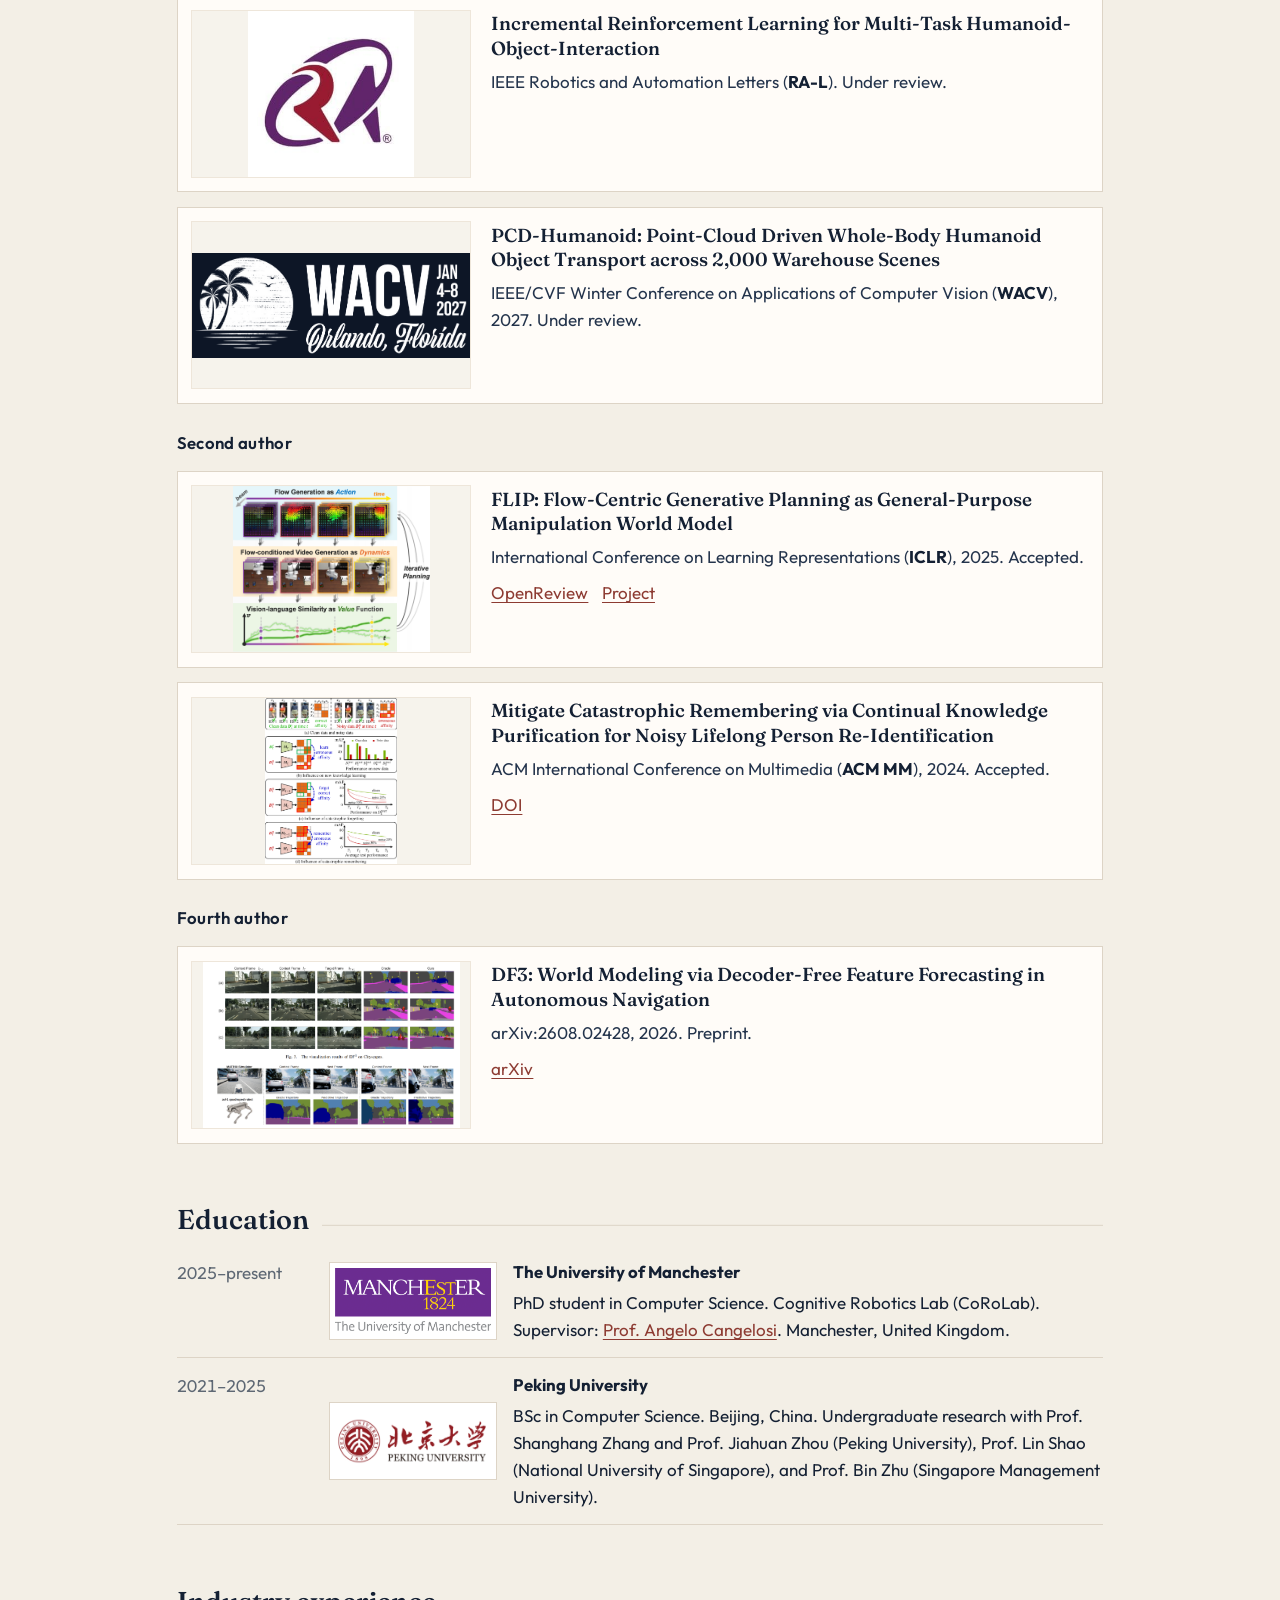
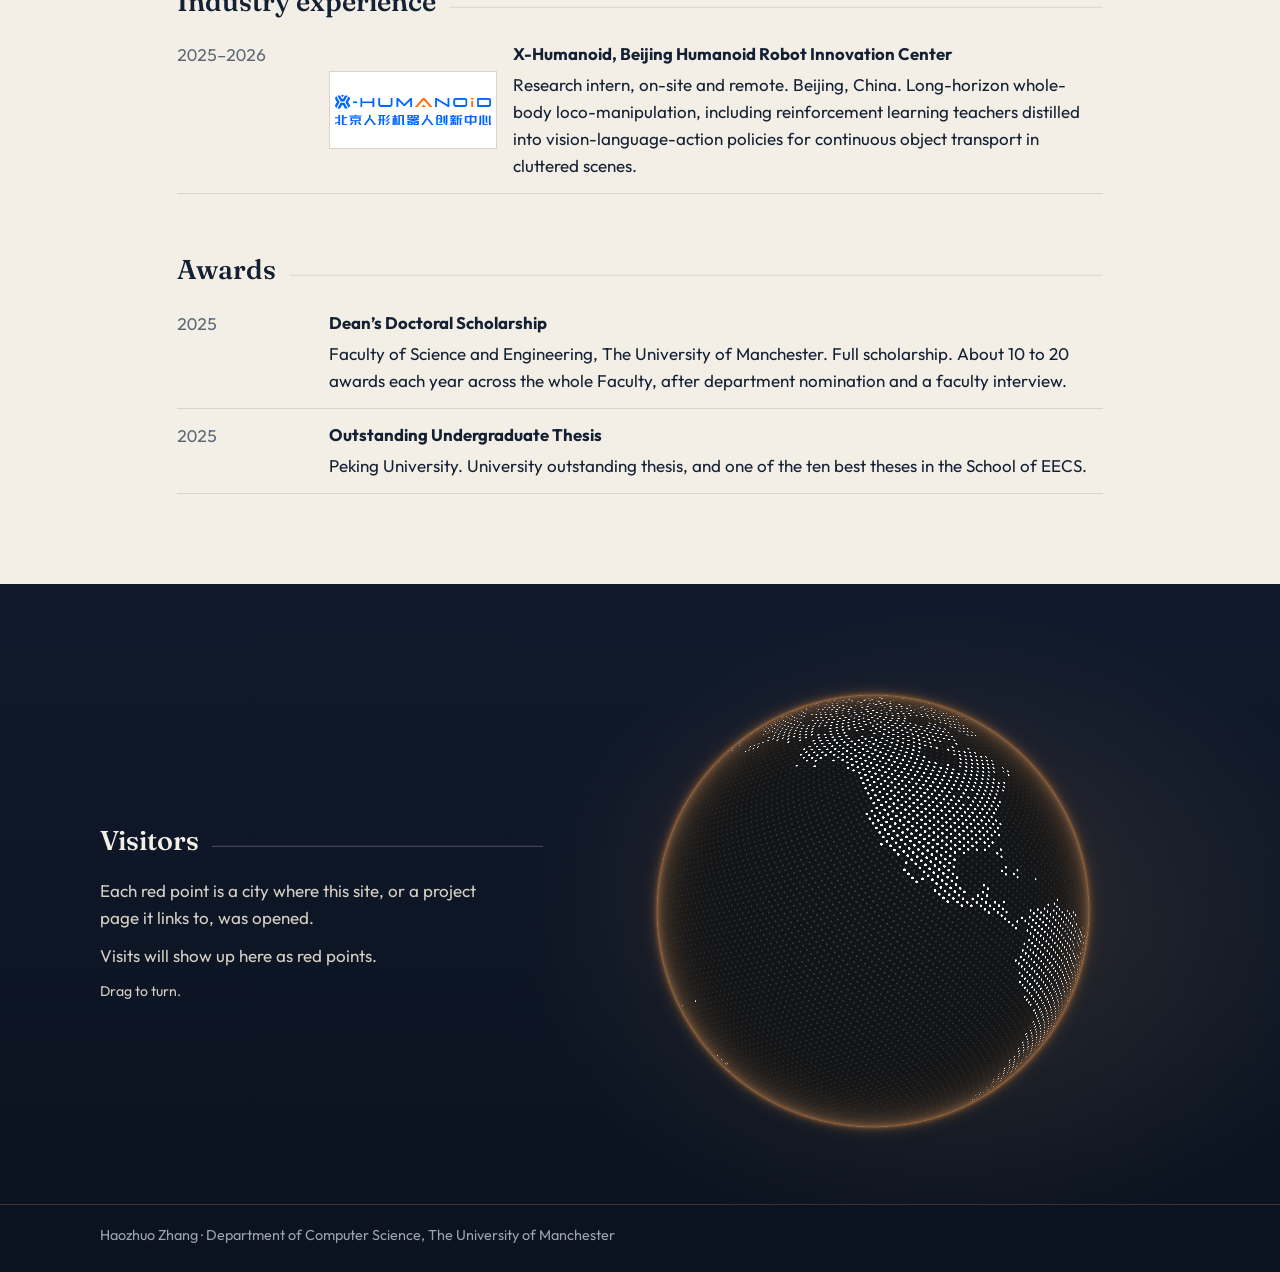
==== commit c7b83b06: "Add a visitor globe with city-level red points. Co-authored-by: Cursor <cursoragent@cursor.com>" ====
--- a/index.html
+++ b/index.html
@@ -10,7 +10,7 @@
   <link rel="preconnect" href="https://fonts.googleapis.com">
   <link rel="preconnect" href="https://fonts.gstatic.com" crossorigin>
   <link href="https://fonts.googleapis.com/css2?family=Fraunces:opsz,wght@9..144,500;9..144,560&family=Outfit:wght@400;500;600&display=swap" rel="stylesheet">
-  <link rel="stylesheet" href="./assets/site.css?v=3">
+  <link rel="stylesheet" href="./assets/site.css?v=5">
   <script async src="https://www.googletagmanager.com/gtag/js?id=G-YSZZ3RE93M"></script>
   <script>
     window.dataLayer = window.dataLayer || [];
@@ -200,8 +200,24 @@
     </section>
   </main>
 
+  <section class="globe-section" aria-labelledby="globe-title">
+    <div class="globe-inner">
+      <div class="globe-copy">
+        <h2 class="section-label" id="globe-title">Visitors</h2>
+        <p>Each red point is a city where this site, or a project page it links to, was opened.</p>
+        <p class="globe-stat" id="globe-stat">Gathering the map…</p>
+        <p class="globe-hint">Drag to turn.</p>
+      </div>
+      <div class="globe-stage">
+        <canvas id="visitor-globe" aria-label="Globe of cities that opened this site"></canvas>
+      </div>
+    </div>
+  </section>
+
   <footer>
     <p>Haozhuo Zhang · Department of Computer Science, The University of Manchester</p>
   </footer>
+  <script src="./assets/visit.js?v=1" defer></script>
+  <script type="module" src="./assets/globe.js?v=2"></script>
 </body>
 </html>
--- a/assets/site.css
+++ b/assets/site.css
@@ -113,7 +113,7 @@
 }
 .hero-links a:hover { background: rgba(255, 255, 255, 0.08); color: #fff; }
 
-main { max-width: var(--max); margin: 0 auto; padding: 3.2rem 6vw 4rem; }
+main { max-width: var(--max); margin: 0 auto; padding: 3.2rem 6vw 2.2rem; }
 section { margin-bottom: 3.4rem; }
 .section-label {
   display: flex;
@@ -196,13 +196,84 @@
   padding: 0.3rem;
 }
 
+.globe-section {
+  margin-bottom: 0;
+  background:
+    radial-gradient(680px 520px at 74% 56%, rgba(176, 137, 88, 0.18), transparent 62%),
+    radial-gradient(420px 340px at 68% 48%, rgba(168, 42, 32, 0.14), transparent 64%),
+    linear-gradient(180deg, #101a2c 0%, #0b1320 100%);
+  color: var(--hero-text);
+  padding: 3.6rem 6vw 1.4rem;
+}
+.globe-inner {
+  max-width: var(--max);
+  margin: 0 auto;
+  display: grid;
+  grid-template-columns: minmax(0, 0.78fr) minmax(280px, 1.08fr);
+  gap: 0.5rem 1.5rem;
+  align-items: center;
+}
+.globe-section .section-label { color: var(--hero-text); margin-bottom: 0.85rem; }
+.globe-section .section-label::after { background: rgba(221, 212, 198, 0.32); }
+.globe-copy p {
+  margin: 0.7rem 0 0;
+  max-width: 38ch;
+  color: #d5cfc4;
+}
+.globe-stat {
+  color: #f0e2cc;
+  font-variant-numeric: tabular-nums;
+}
+.globe-hint { color: #9aa3b2; font-size: 0.88rem; }
+.globe-stage {
+  position: relative;
+  width: min(540px, 100%);
+  margin-inline: auto;
+  aspect-ratio: 1;
+}
+.globe-stage::before {
+  content: "";
+  position: absolute;
+  inset: 10%;
+  border-radius: 50%;
+  background: radial-gradient(circle, rgba(176, 137, 88, 0.28), transparent 68%);
+  filter: blur(10px);
+  pointer-events: none;
+}
+.globe-stage canvas {
+  position: relative;
+  width: 100%;
+  height: 100%;
+  display: block;
+  cursor: grab;
+  opacity: 0;
+  touch-action: none;
+  transition: opacity 0.9s ease;
+  outline: none;
+}
+.globe-stage canvas.is-ready { opacity: 1; }
+.globe-stage canvas.is-dragging { cursor: grabbing; }
+.globe-stage canvas:focus-visible {
+  outline: 1px solid rgba(240, 226, 204, 0.7);
+  outline-offset: 4px;
+}
+
 footer {
   border-top: 1px solid var(--line);
   padding: 1.2rem 6vw 1.6rem;
   color: var(--muted);
   font-size: 0.9rem;
 }
+.globe-section + footer {
+  background: #0b1320;
+  border-top-color: rgba(176, 137, 88, 0.28);
+  color: #9aa3b2;
+}
 footer p { max-width: var(--max); margin: 0 auto; }
+
+@media (prefers-reduced-motion: reduce) {
+  .globe-stage canvas { transition: none; }
+}
 
 @media (max-width: 800px) {
   .hero { padding: 2.4rem 1.15rem 2.2rem; }
@@ -215,7 +286,10 @@
     gap: 0.45rem;
     padding: 0.75rem 1.15rem;
   }
-  main, footer { padding-inline: 1.15rem; }
+  main, footer, .globe-section { padding-inline: 1.15rem; }
+  .globe-section { padding-top: 2.4rem; padding-bottom: 0.4rem; }
+  .globe-inner { grid-template-columns: minmax(0, 1fr); }
+  .globe-copy p { max-width: 62ch; }
   .when { margin-bottom: -0.15rem; }
   .org { grid-template-columns: minmax(0, 1fr); }
   .org img { width: min(220px, 100%); }
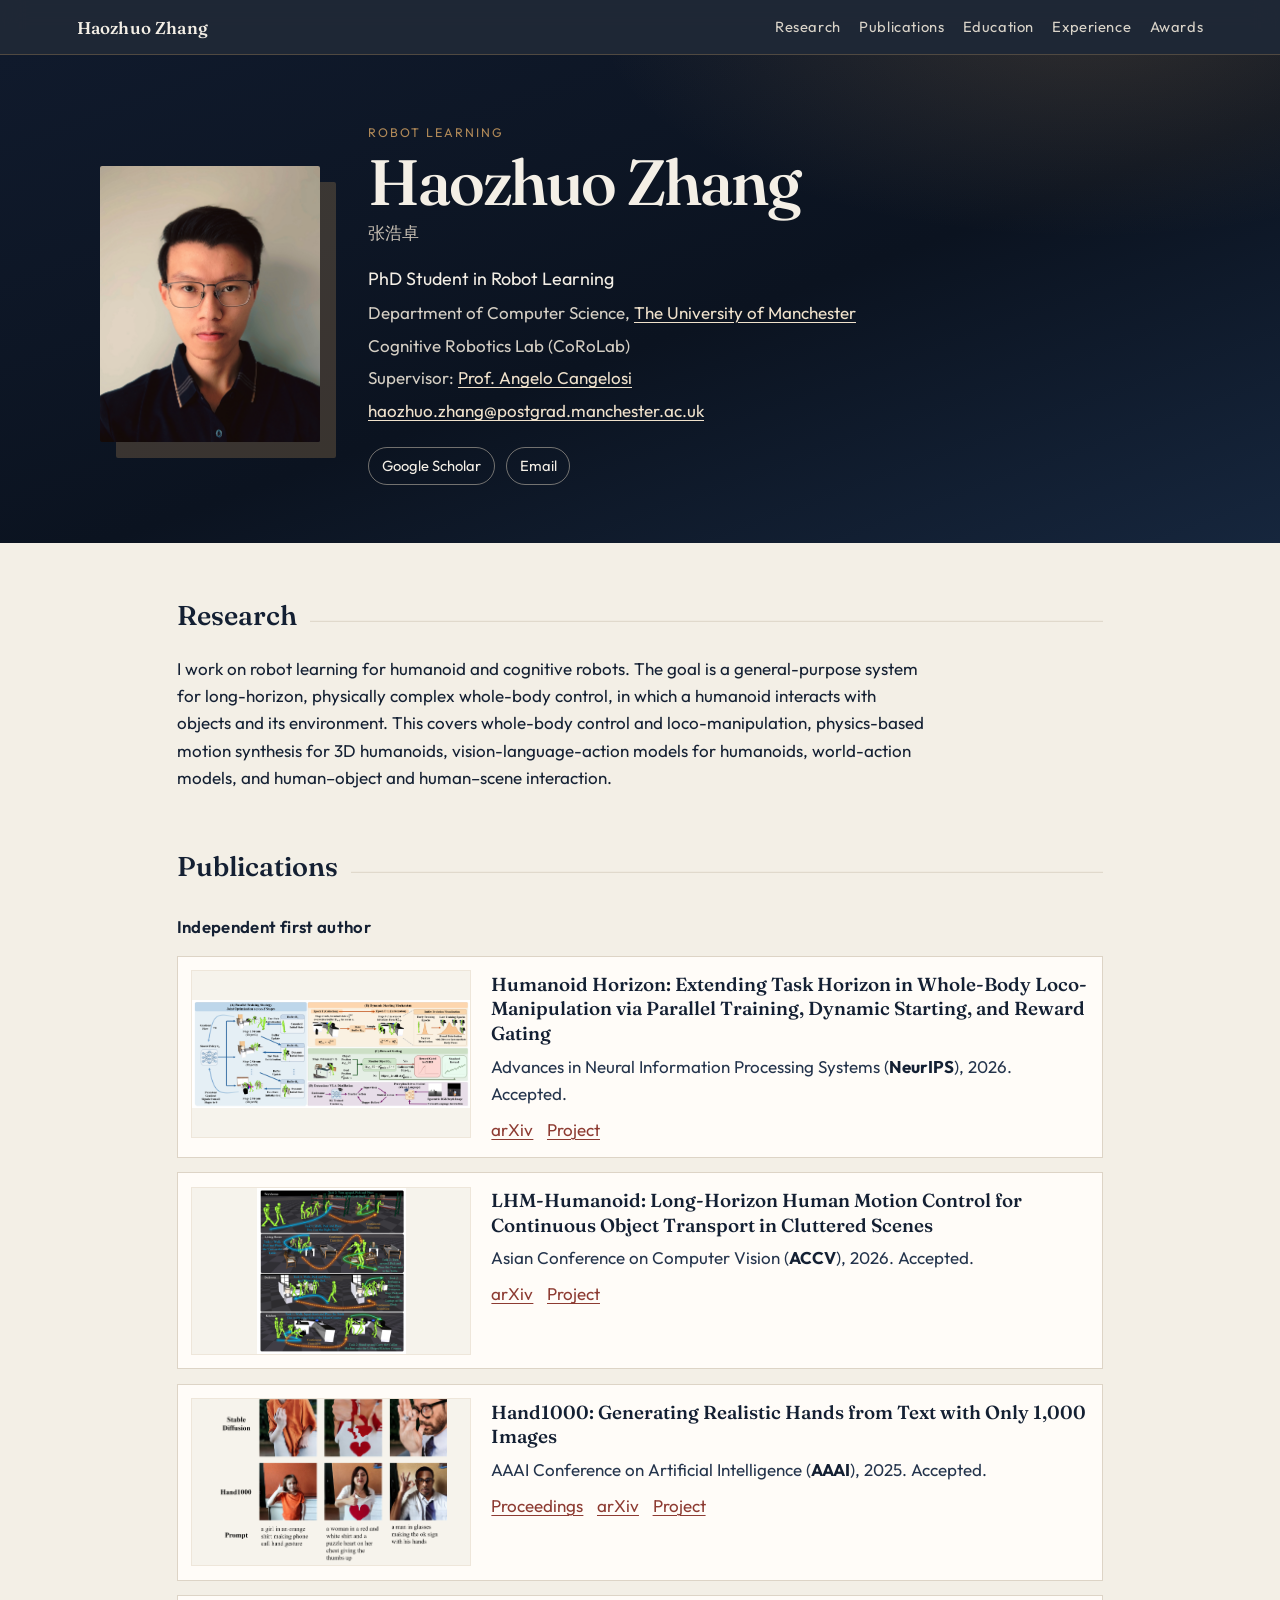
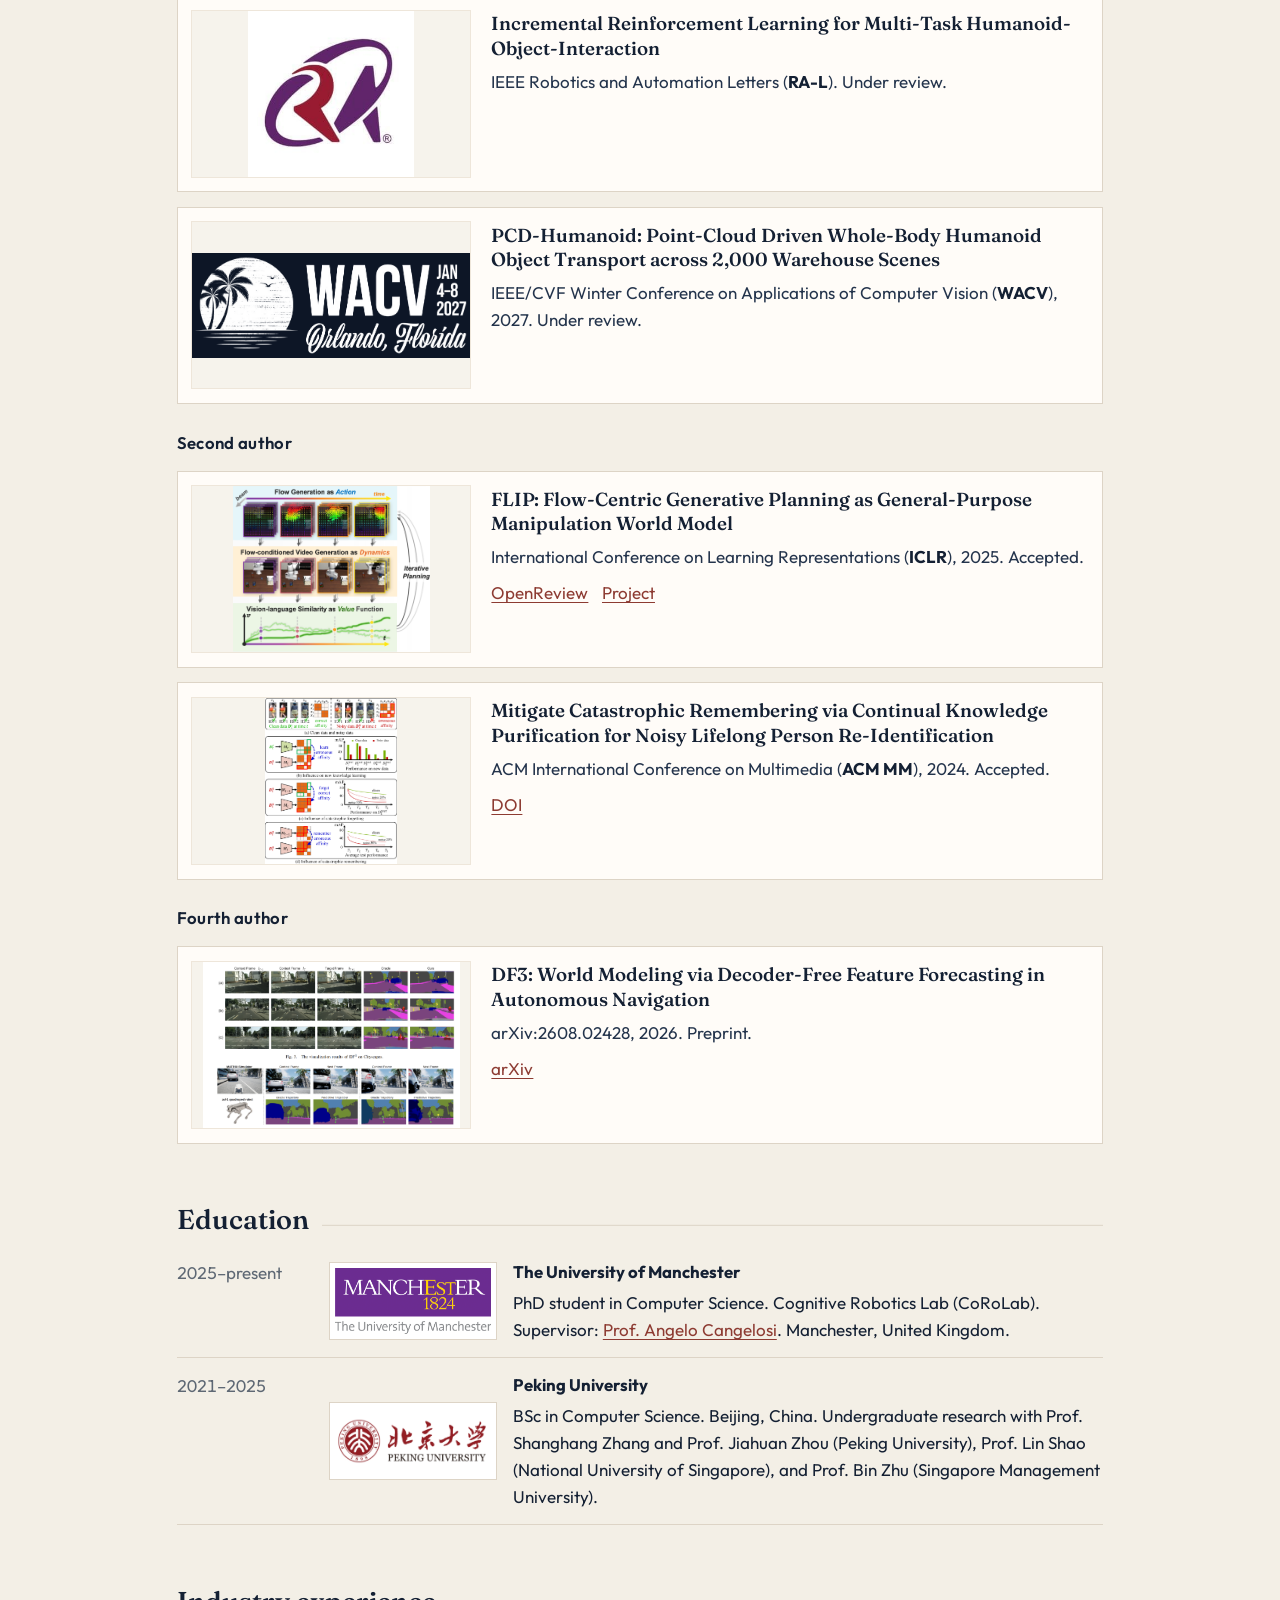
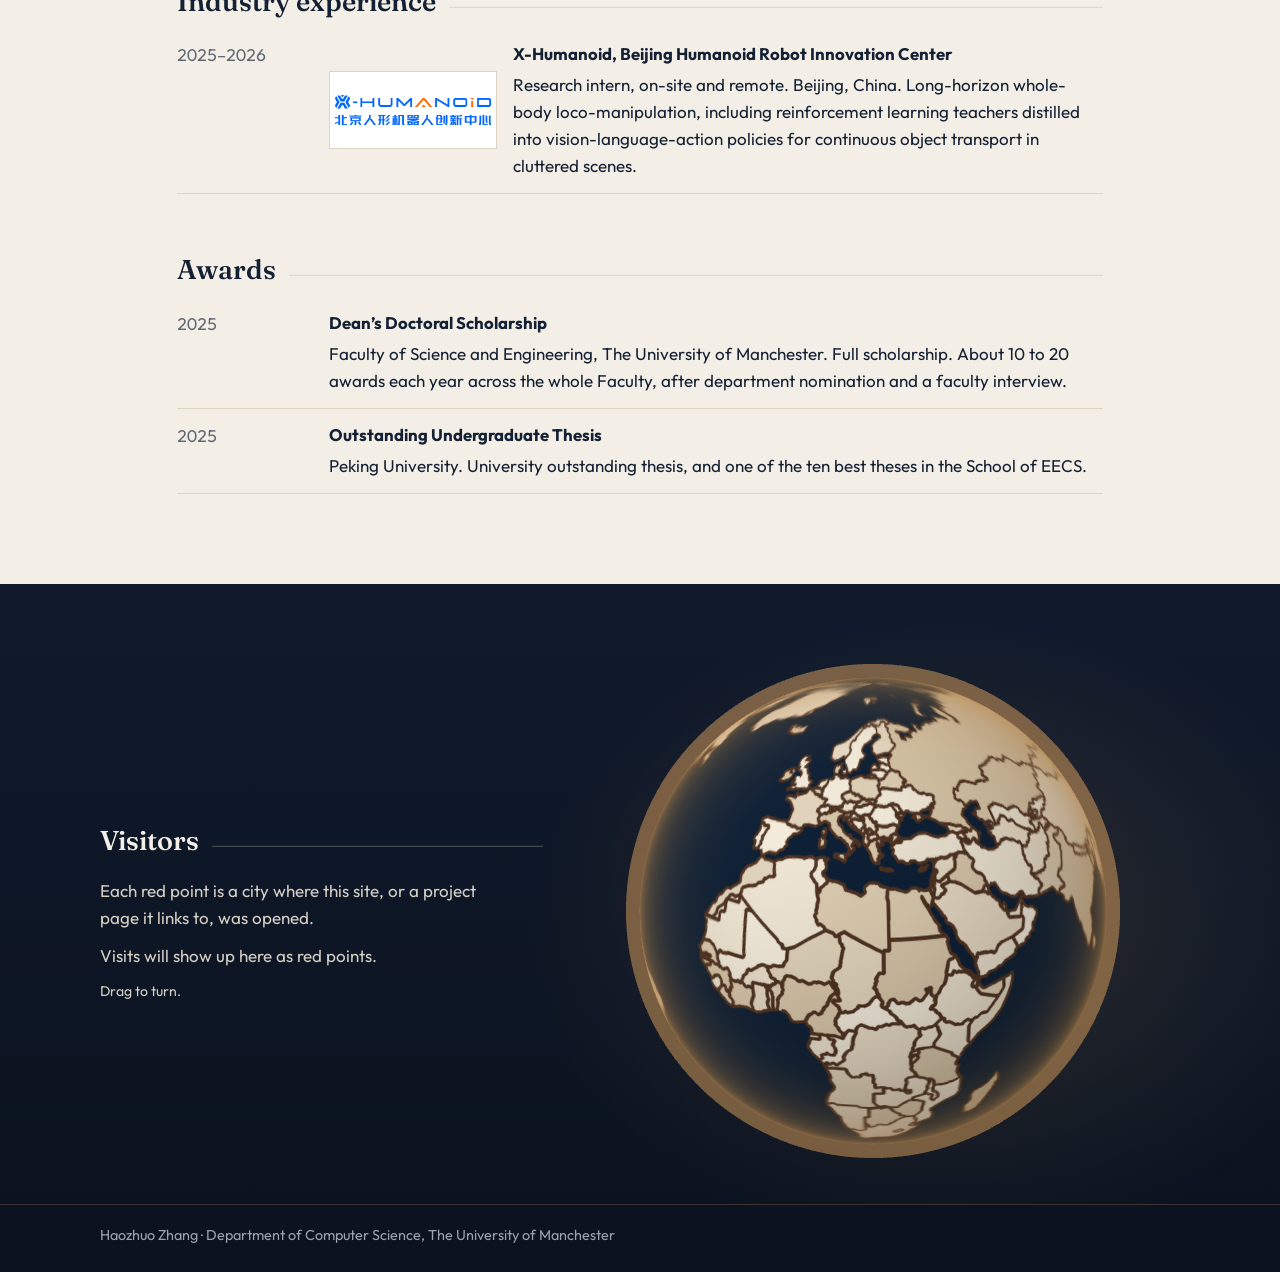
==== commit 9ce7d4d1: "Replace the dotted visitor globe with a bordered map. Country outlines stay readable, the stat line " ====
--- a/index.html
+++ b/index.html
@@ -217,7 +217,7 @@
   <footer>
     <p>Haozhuo Zhang · Department of Computer Science, The University of Manchester</p>
   </footer>
-  <script src="./assets/visit.js?v=1" defer></script>
-  <script type="module" src="./assets/globe.js?v=2"></script>
+  <script src="./assets/visit.js?v=2" defer></script>
+  <script type="module" src="./assets/globe.js?v=17"></script>
 </body>
 </html>
